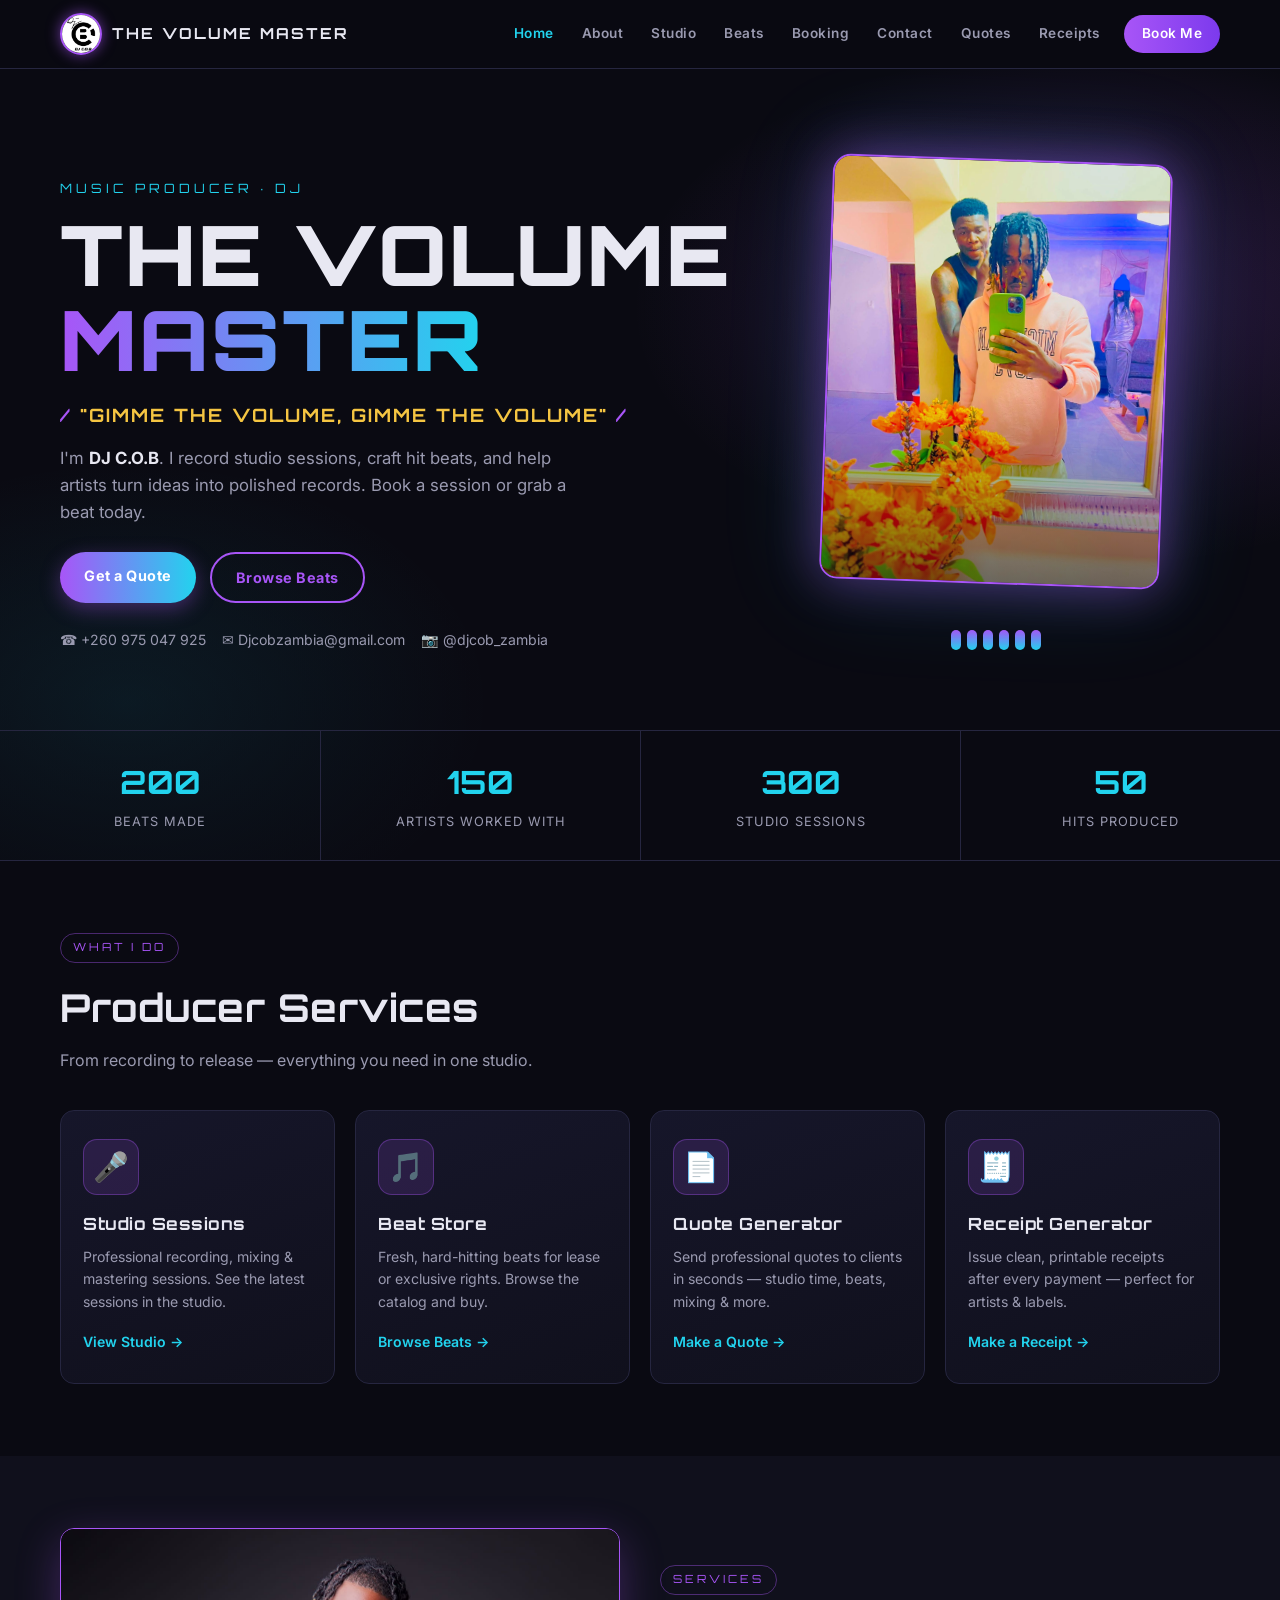
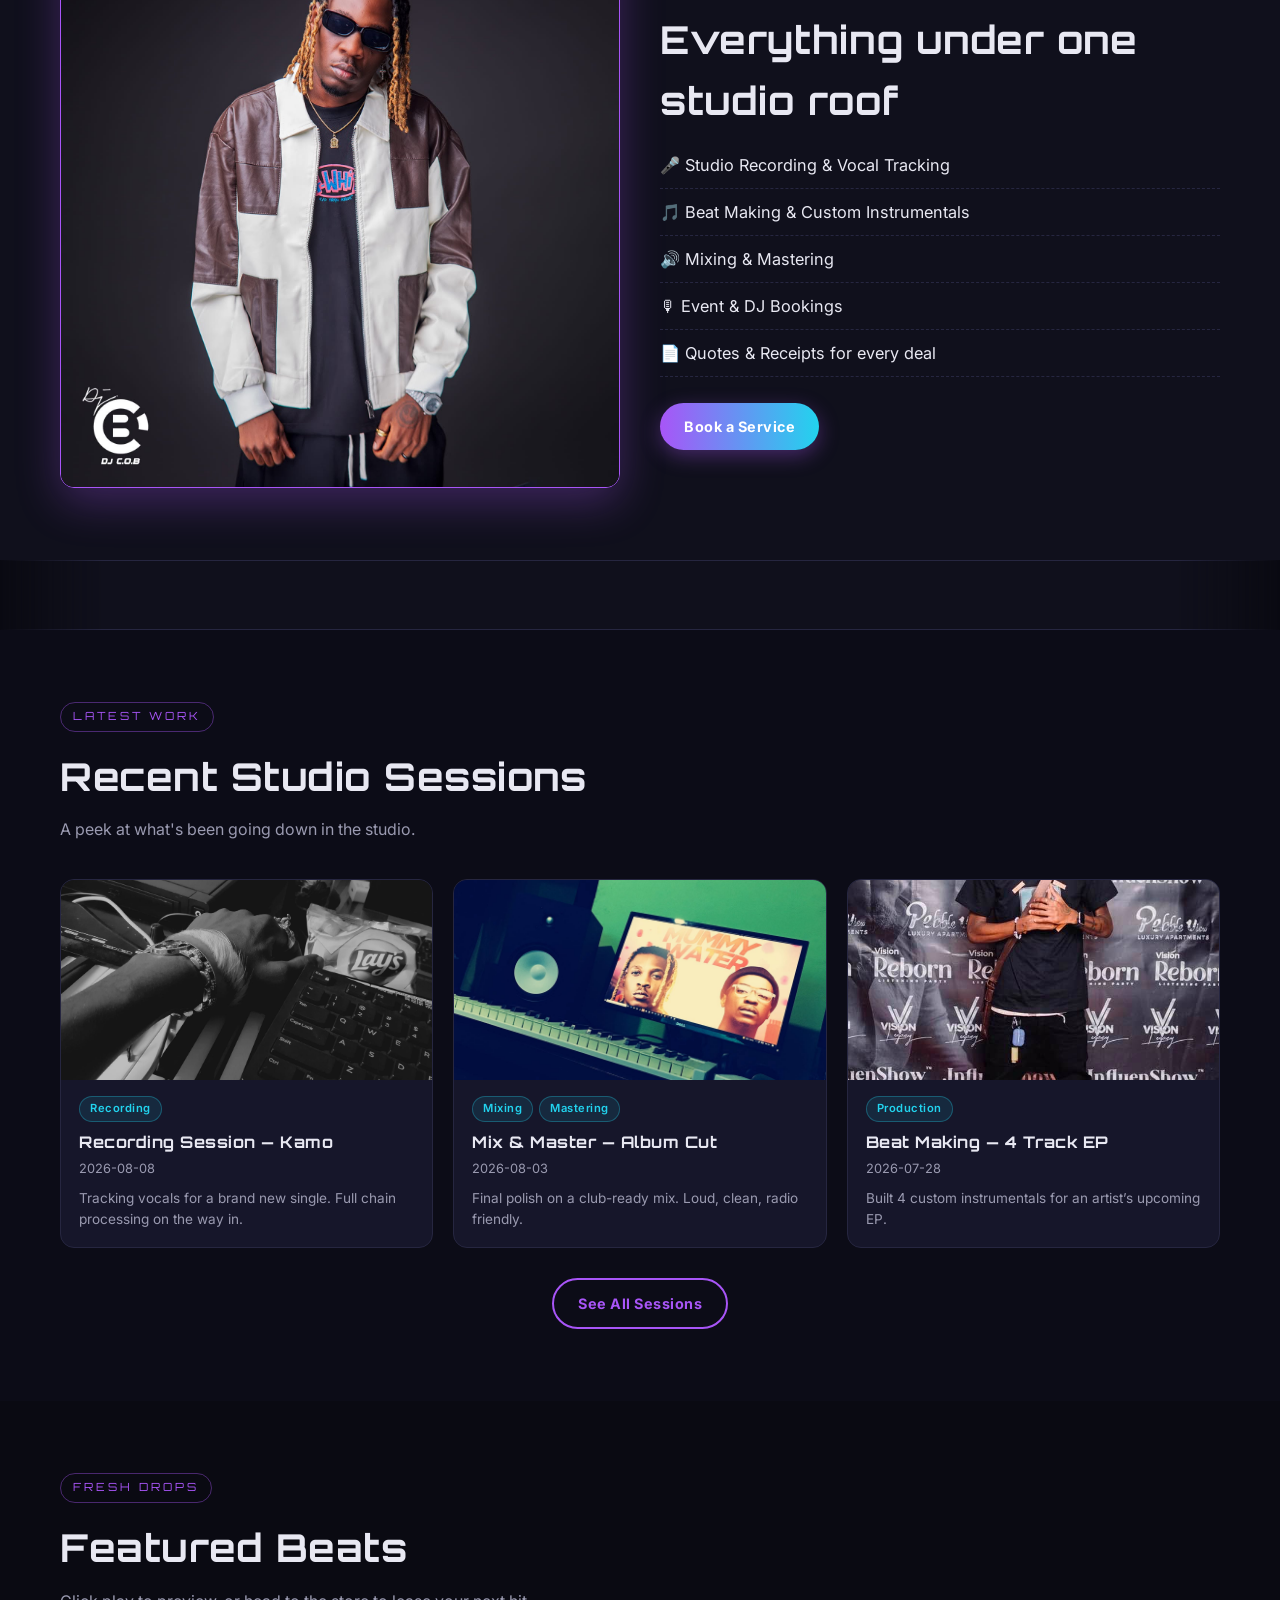
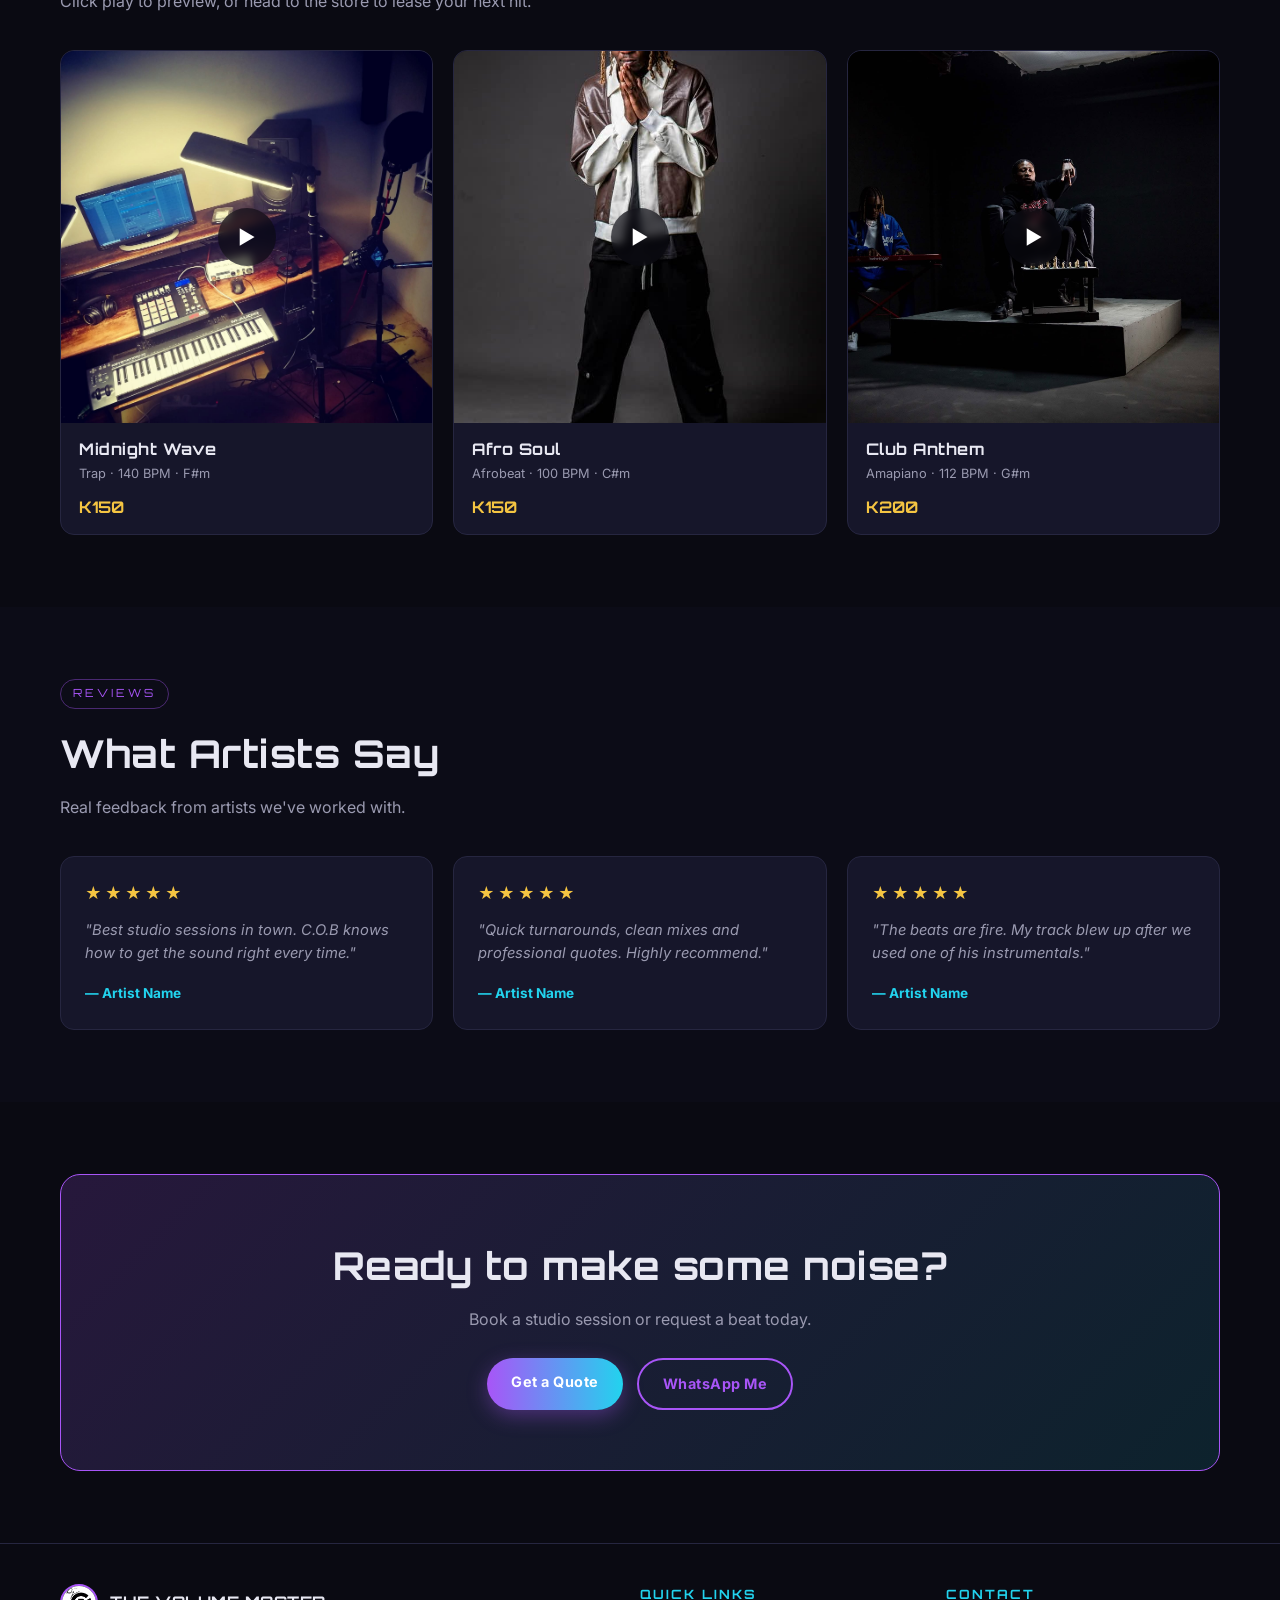
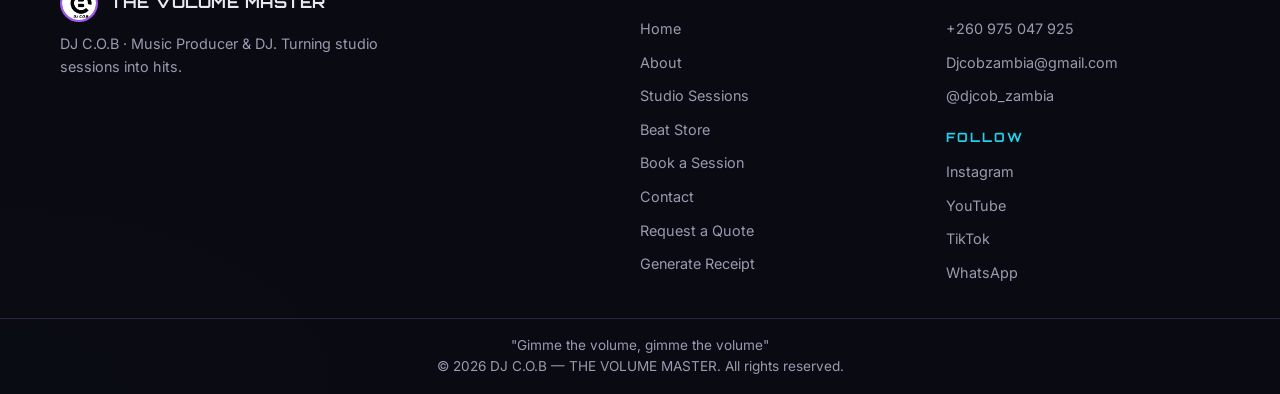
==== main.html @ 88655632 "yes yes" ====
<!DOCTYPE html>
<html lang="en">
<head>
  <meta charset="UTF-8">
  <meta name="viewport" content="width=device-width, initial-scale=1.0">
  <title>DJ C.O.B — THE VOLUME MASTER | Music Producer &amp; DJ</title>
  <meta name="description" content="DJ C.O.B aka THE VOLUME MASTER — Music Producer & DJ. Studio sessions, beats, quotes and receipts.">
  <meta property="og:type" content="website">
  <meta property="og:title" content="DJ C.O.B — THE VOLUME MASTER | Music Producer & DJ">
  <meta property="og:description" content="Music production, studio sessions, beats and booking with DJ C.O.B — THE VOLUME MASTER.">
  <meta property="og:image" content="Assets/img/logo.jpg">
  <meta name="twitter:card" content="summary_large_image">
  <link rel="icon" type="image/svg+xml" href="Assets/img/logo.jpg">
  <link rel="preconnect" href="https://fonts.googleapis.com">
  <link rel="preconnect" href="https://fonts.gstatic.com" crossorigin>
  <link href="https://fonts.googleapis.com/css2?family=Orbitron:wght@500;700;900&family=Inter:wght@400;500;600;700&display=swap" rel="stylesheet">
  <link rel="stylesheet" href="Assets/css/header-footer.css">
  <link rel="stylesheet" href="Assets/css/home.css">
</head>
<body><div id="preloader" aria-hidden="true"><div class="pre-inner"><div class="pre-logo"><img src="Assets/img/logo.jpg" alt="C.O.B"></div><h1 class="pre-name"><span class="p-c">C</span><span class="p-dot">.</span><span class="p-o">O</span><span class="p-dot">.</span><span class="p-b">B</span></h1><p class="pre-sub">THE VOLUME MASTER</p><p class="pre-slogan">Volume Tingz</p><div class="pre-bar"><span></span></div></div></div>
  <div id="site-header"></div>

  <main>
    <section class="hero">
      <div class="container hero-inner">
        <div class="hero-text">
          <p class="hero-kicker">MUSIC PRODUCER <span>&middot;</span> DJ</p>
          <h1 class="hero-title">THE VOLUME<br><span class="grad">MASTER</span></h1>
          <p class="hero-slogan">"Gimme the volume, gimme the volume"</p>
          <p class="hero-sub">I'm <strong>DJ C.O.B</strong>. I record studio sessions, craft hit beats, and help artists turn ideas into polished records. Book a session or grab a beat today.</p>
          <div class="hero-cta">
            <a href="pages/quotes.html" class="btn btn-neon">Get a Quote</a>
            <a href="pages/beats.html" class="btn btn-outline">Browse Beats</a>
          </div>
          <div class="hero-contact">
            <a href="tel:+260975047925">&#9742; +260 975 047 925</a>
            <a href="mailto:Djcobzambia@gmail.com">&#9993; Djcobzambia@gmail.com</a>
            <a href="https://instagram.com/djcob_zambia" target="_blank" rel="noopener">&#128247; @djcob_zambia</a>
          </div>
        </div>
        <div class="hero-visual">
          <div class="hero-photo">
            <img src="Assets/img/home.jpeg" alt="DJ C.O.B in the studio — THE VOLUME MASTER">
          </div>
          <div class="eq">
            <span style="--d:0s"></span><span style="--d:.1s"></span><span style="--d:.2s"></span>
            <span style="--d:.3s"></span><span style="--d:.4s"></span><span style="--d:.5s"></span>
          </div>
        </div>
      </div>
      <div class="hero-stats">
        <div class="stat"><span class="stat-num" data-count="200">0</span><span class="stat-label">Beats Made</span></div>
        <div class="stat"><span class="stat-num" data-count="150">0</span><span class="stat-label">Artists Worked With</span></div>
        <div class="stat"><span class="stat-num" data-count="300">0</span><span class="stat-label">Studio Sessions</span></div>
        <div class="stat"><span class="stat-num" data-count="50">0</span><span class="stat-label">Hits Produced</span></div>
      </div>
    </section>

    <section class="section">
      <div class="container">
        <span class="section-tag">What I Do</span>
        <h2 class="section-title">Producer Services</h2>
        <p class="section-sub">From recording to release — everything you need in one studio.</p>
        <div class="feature-grid" id="featureGrid">
          <a href="pages/studio.html" class="feature-card" style="--i:0">
            <div class="feature-icon">&#127908;</div>
            <h3>Studio Sessions</h3>
            <p>Professional recording, mixing &amp; mastering sessions. See the latest sessions in the studio.</p>
            <span class="feature-link">View Studio &rarr;</span>
          </a>
          <a href="pages/beats.html" class="feature-card" style="--i:1">
            <div class="feature-icon">&#127925;</div>
            <h3>Beat Store</h3>
            <p>Fresh, hard-hitting beats for lease or exclusive rights. Browse the catalog and buy.</p>
            <span class="feature-link">Browse Beats &rarr;</span>
          </a>
          <a href="pages/quotes.html" class="feature-card" style="--i:2">
            <div class="feature-icon">&#128196;</div>
            <h3>Quote Generator</h3>
            <p>Send professional quotes to clients in seconds — studio time, beats, mixing &amp; more.</p>
            <span class="feature-link">Make a Quote &rarr;</span>
          </a>
          <a href="pages/receipts.html" class="feature-card" style="--i:3">
            <div class="feature-icon">&#129534;</div>
            <h3>Receipt Generator</h3>
            <p>Issue clean, printable receipts after every payment — perfect for artists &amp; labels.</p>
            <span class="feature-link">Make a Receipt &rarr;</span>
          </a>
        </div>
      </div>
    </section>

    <section class="services-band">
      <div class="container services-inner">
        <div class="services-visual">
          <img src="Assets/img/services.jpg" alt="DJ C.O.B services — THE VOLUME MASTER">
        </div>
        <div class="services-list">
          <span class="section-tag">Services</span>
          <h2 class="section-title">Everything under one studio roof</h2>
          <ul>
            <li>&#127908; Studio Recording &amp; Vocal Tracking</li>
            <li>&#127925; Beat Making &amp; Custom Instrumentals</li>
            <li>&#128266; Mixing &amp; Mastering</li>
            <li>&#127897; Event &amp; DJ Bookings</li>
            <li>&#128196; Quotes &amp; Receipts for every deal</li>
          </ul>
          <a href="pages/booking.html" class="btn btn-neon">Book a Service</a>
        </div>
      </div>
    </section>

    <section class="gallery-strip">
      <div class="gallery-marquee" id="galleryMarquee"></div>
    </section>

    <section class="section section-alt">
      <div class="container">
        <span class="section-tag">Latest Work</span>
        <h2 class="section-title">Recent Studio Sessions</h2>
        <p class="section-sub">A peek at what's been going down in the studio.</p>
        <div class="session-grid" id="homeSessions"></div>
        <div class="center-btn">
          <a href="pages/studio.html" class="btn btn-outline">See All Sessions</a>
        </div>
      </div>
    </section>

    <section class="section">
      <div class="container">
        <span class="section-tag">Fresh Drops</span>
        <h2 class="section-title">Featured Beats</h2>
        <p class="section-sub">Click play to preview, or head to the store to lease your next hit.</p>
        <div class="beat-strip" id="homeBeats"></div>
      </div>
    </section>

    <section class="section section-alt">
      <div class="container">
        <span class="section-tag">Reviews</span>
        <h2 class="section-title">What Artists Say</h2>
        <p class="section-sub">Real feedback from artists we've worked with.</p>
        <div class="review-grid" id="reviews">
          <div class="review-card">
            <div class="stars">&#9733;&#9733;&#9733;&#9733;&#9733;</div>
            <p>"Best studio sessions in town. C.O.B knows how to get the sound right every time."</p>
            <span class="review-author">— Artist Name</span>
          </div>
          <div class="review-card">
            <div class="stars">&#9733;&#9733;&#9733;&#9733;&#9733;</div>
            <p>"Quick turnarounds, clean mixes and professional quotes. Highly recommend."</p>
            <span class="review-author">— Artist Name</span>
          </div>
          <div class="review-card">
            <div class="stars">&#9733;&#9733;&#9733;&#9733;&#9733;</div>
            <p>"The beats are fire. My track blew up after we used one of his instrumentals."</p>
            <span class="review-author">— Artist Name</span>
          </div>
        </div>
      </div>
    </section>

    <section class="section">
      <div class="container">
        <div class="cta-box">
          <h2>Ready to make some noise?</h2>
          <p>Book a studio session or request a beat today.</p>
          <div class="hero-cta">
            <a href="pages/quotes.html" class="btn btn-neon">Get a Quote</a>
            <a href="https://wa.me/260975047925" target="_blank" rel="noopener" class="btn btn-outline">WhatsApp Me</a>
          </div>
        </div>
      </div>
    </section>
  </main>

  <div id="site-footer"></div>
  <div class="toast" id="toast"></div>

    <script src="Assets/js/global.js"></script>
<script src="Assets/js/loader.js"></script>
  <script src="Assets/js/home.js"></script>
</body>
</html>
---- Assets/css/header-footer.css ----
:root {
  --bg: #0a0a12;
  --bg-2: #10101c;
  --card: #16162a;
  --neon: #a855f7;
  --neon-2: #22d3ee;
  --gold: #f5c542;
  --text: #e8e8f2;
  --muted: #9a9ab0;
  --border: #262640;
  --danger: #f87171;
  --success: #34d399;
  --radius: 14px;
  --font-head: 'Orbitron', 'Segoe UI', sans-serif;
  --font-body: 'Inter', 'Segoe UI', sans-serif;
}

* { margin: 0; padding: 0; box-sizing: border-box; }

html { scroll-behavior: smooth; }

body {
  font-family: var(--font-body);
  background:
    radial-gradient(1200px 600px at 80% -10%, rgba(168, 85, 247, 0.15), transparent 60%),
    radial-gradient(900px 500px at 0% 100%, rgba(34, 211, 238, 0.10), transparent 55%),
    var(--bg);
  color: var(--text);
  line-height: 1.6;
  min-height: 100vh;
  display: flex;
  flex-direction: column;
}

main { flex: 1; }

.container { width: min(1160px, 92%); margin: 0 auto; }

h1, h2, h3, h4 { font-family: var(--font-head); letter-spacing: 0.5px; }

a { color: inherit; text-decoration: none; }

img { max-width: 100%; display: block; }

button { font-family: var(--font-body); cursor: pointer; }

input, select, textarea {
  font-family: var(--font-body);
  font-size: 0.95rem;
  color: var(--text);
  background: var(--bg-2);
  border: 1px solid var(--border);
  border-radius: 8px;
  padding: 10px 12px;
  width: 100%;
  outline: none;
  transition: border-color 0.2s, box-shadow 0.2s;
}
input:focus, select:focus, textarea:focus {
  border-color: var(--neon);
  box-shadow: 0 0 0 3px rgba(168, 85, 247, 0.18);
}

/* ---------- Header ---------- */
.site-header {
  position: sticky;
  top: 0;
  z-index: 50;
  background: rgba(10, 10, 18, 0.85);
  backdrop-filter: blur(12px);
  border-bottom: 1px solid var(--border);
}
.header-inner {
  display: flex;
  align-items: center;
  justify-content: space-between;
  height: 68px;
  gap: 16px;
}
.brand { display: flex; align-items: center; gap: 10px; }
.brand-logo {
  width: 42px;
  height: 42px;
  object-fit: cover;
  border-radius: 50%;
  border: 2px solid var(--neon);
  box-shadow: 0 0 14px rgba(168, 85, 247, 0.6);
}
.brand.no-logo .brand-text {
  background: linear-gradient(90deg, var(--neon), var(--neon-2));
  -webkit-background-clip: text;
  background-clip: text;
  color: transparent;
}
.brand-text {
  font-family: var(--font-head);
  font-size: 0.95rem;
  font-weight: 700;
  letter-spacing: 2px;
  white-space: nowrap;
}
.site-nav { display: flex; align-items: center; }
.nav-list { display: flex; align-items: center; gap: 4px; list-style: none; }
.nav-link {
  display: inline-block;
  padding: 8px 12px;
  font-size: 0.85rem;
  font-weight: 600;
  letter-spacing: 0.5px;
  color: var(--muted);
  border-radius: 8px;
  transition: color 0.2s, background 0.2s;
  white-space: nowrap;
}
.nav-link:hover { color: var(--text); background: rgba(168, 85, 247, 0.12); }
.nav-link.active { color: var(--neon-2); }
.nav-cta {
  background: linear-gradient(90deg, var(--neon), #7c3aed);
  color: #fff;
  padding: 8px 18px;
  border-radius: 999px;
  margin-left: 8px;
}
.nav-cta:hover { background: linear-gradient(90deg, #9333ea, var(--neon)); color: #fff; }
.nav-toggle {
  display: none;
  background: none;
  border: none;
  color: var(--text);
  font-size: 1.4rem;
  line-height: 1;
  padding: 4px 8px;
}
.nav-backdrop, .nav-close, .nav-sheet-brand, .nav-sheet-tag { display: none; }
body.no-scroll { overflow: hidden; }

/* ---------- Footer ---------- */
.site-footer {
  margin-top: auto;
  border-top: 1px solid var(--border);
  background: rgba(10, 10, 18, 0.9);
}
.footer-grid {
  display: grid;
  grid-template-columns: 2fr 1fr 1fr;
  gap: 32px;
  padding: 40px 0 24px;
}
.footer-brand { display: flex; align-items: center; gap: 12px; margin-bottom: 10px; }
.footer-logo {
  width: 38px;
  height: 38px;
  object-fit: cover;
  border-radius: 50%;
  border: 2px solid var(--neon);
}
.footer-brand h3 { font-size: 1rem; }
.footer-col p { color: var(--muted); font-size: 0.9rem; max-width: 340px; }
.footer-col h4 {
  font-size: 0.8rem;
  color: var(--neon-2);
  letter-spacing: 2px;
  text-transform: uppercase;
  margin-bottom: 12px;
}
.footer-links, .footer-social { list-style: none; }
.footer-links li, .footer-social li { margin-bottom: 8px; }
.footer-links a, .footer-social a { color: var(--muted); font-size: 0.9rem; transition: color 0.2s; }
.footer-links a:hover, .footer-social a:hover { color: var(--neon); }
.footer-bottom {
  border-top: 1px solid var(--border);
  padding: 16px 0;
  text-align: center;
  color: var(--muted);
  font-size: 0.85rem;
}

/* ---------- Reusable ---------- */
.section { padding: 72px 0; }
.section-tag {
  display: inline-block;
  font-family: var(--font-head);
  font-size: 0.7rem;
  letter-spacing: 3px;
  text-transform: uppercase;
  color: var(--neon);
  border: 1px solid rgba(168, 85, 247, 0.4);
  padding: 5px 12px;
  border-radius: 999px;
  margin-bottom: 14px;
}
.section-title {
  font-size: clamp(1.6rem, 3.5vw, 2.4rem);
  margin-bottom: 10px;
}
.section-sub { color: var(--muted); max-width: 640px; margin-bottom: 36px; }

.btn {
  display: inline-block;
  padding: 12px 24px;
  border-radius: 999px;
  font-weight: 700;
  font-size: 0.9rem;
  letter-spacing: 0.5px;
  border: none;
  transition: transform 0.15s, box-shadow 0.2s;
}
.btn:hover { transform: translateY(-2px); }
.btn-neon {
  background: linear-gradient(90deg, var(--neon), var(--neon-2));
  color: #fff;
  box-shadow: 0 6px 20px rgba(168, 85, 247, 0.35);
}
.btn-outline {
  background: transparent;
  border: 2px solid var(--neon);
  color: var(--neon);
}
.btn-outline:hover { box-shadow: 0 0 16px rgba(168, 85, 247, 0.4); }
.btn-ghost {
  background: rgba(168, 85, 247, 0.12);
  color: var(--neon-2);
}
.btn-block { width: 100%; text-align: center; }
.btn-sm { padding: 8px 16px; font-size: 0.8rem; }

.load-error { color: var(--danger); padding: 12px; text-align: center; }

/* ---------- Preloader ---------- */
#preloader {
  position: fixed;
  inset: 0;
  z-index: 1000;
  display: flex;
  align-items: center;
  justify-content: center;
  background:
    radial-gradient(700px 400px at 50% 20%, rgba(168, 85, 247, 0.18), transparent 60%),
    radial-gradient(600px 400px at 80% 90%, rgba(34, 211, 238, 0.12), transparent 55%),
    #0a0a12;
  transition: opacity 0.5s ease, visibility 0.5s ease;
}
#preloader.hide { opacity: 0; visibility: hidden; }
.pre-inner { text-align: center; }
.pre-logo {
  width: 84px;
  height: 84px;
  margin: 0 auto 18px;
  border-radius: 50%;
  overflow: hidden;
  border: 2px solid var(--neon);
  box-shadow: 0 0 30px rgba(168, 85, 247, 0.6);
  animation: prePulse 1.6s ease-in-out infinite;
}
.pre-logo img { width: 100%; height: 100%; object-fit: cover; }
@keyframes prePulse {
  0%, 100% { box-shadow: 0 0 24px rgba(168, 85, 247, 0.5); }
  50% { box-shadow: 0 0 46px rgba(34, 211, 238, 0.7); }
}
.pre-name {
  font-family: var(--font-head);
  font-size: clamp(3rem, 13vw, 6rem);
  font-weight: 900;
  letter-spacing: 4px;
  line-height: 1;
  margin-bottom: 10px;
}
.pre-name span {
  display: inline-block;
  opacity: 0;
  transform: translateY(44px) scale(0.6);
  filter: blur(14px);
  animation: prePop 0.7s cubic-bezier(0.2, 0.9, 0.3, 1.4) forwards;
}
.pre-name .p-c { animation-delay: 0.05s; color: var(--neon); }
.pre-name .p-o { animation-delay: 0.2s; color: var(--neon-2); }
.pre-name .p-b { animation-delay: 0.35s; color: var(--gold); }
.pre-name .p-dot { animation-delay: 0.5s; color: var(--muted); font-size: 0.7em; }
@keyframes prePop { to { opacity: 1; transform: none; filter: blur(0); } }
.pre-sub {
  font-family: var(--font-head);
  font-size: 0.85rem;
  letter-spacing: 5px;
  color: var(--muted);
  text-transform: uppercase;
}
.pre-slogan {
  font-family: var(--font-head);
  font-size: 0.8rem;
  letter-spacing: 3px;
  color: var(--neon-2);
  text-transform: uppercase;
  margin-top: 6px;
}
.pre-bar {
  width: 200px;
  height: 3px;
  margin: 26px auto 0;
  border-radius: 999px;
  background: rgba(255, 255, 255, 0.08);
  overflow: hidden;
}
.pre-bar span {
  display: block;
  height: 100%;
  width: 40%;
  border-radius: 999px;
  background: linear-gradient(90deg, var(--neon), var(--neon-2));
  animation: preLoad 1.1s ease-in-out infinite;
}
@keyframes preLoad {
  0% { transform: translateX(-120%); }
  100% { transform: translateX(320%); }
}

/* ---------- Scroll reveal ---------- */
.reveal { opacity: 0; transform: translateY(26px); transition: opacity 0.6s ease, transform 0.6s ease; }
.reveal.in { opacity: 1; transform: none; }

/* ---------- Image fade-in ---------- */
img.fade-img { opacity: 0; transition: opacity 0.5s ease; }
img.fade-img.loaded { opacity: 1; }

/* ---------- Back to top ---------- */
#back-to-top {
  position: fixed;
  right: 22px;
  bottom: 22px;
  z-index: 90;
  width: 46px;
  height: 46px;
  border-radius: 50%;
  border: 1px solid var(--neon);
  background: rgba(22, 22, 42, 0.9);
  color: var(--neon-2);
  font-size: 1.15rem;
  line-height: 1;
  box-shadow: 0 6px 22px rgba(168, 85, 247, 0.35);
  opacity: 0;
  visibility: hidden;
  transform: translateY(12px);
  transition: opacity 0.3s, transform 0.3s, visibility 0.3s;
}
#back-to-top.show { opacity: 1; visibility: visible; transform: translateY(0); }
#back-to-top:hover { background: var(--neon); color: #fff; }

/* ---------- Focus & reduced motion ---------- */
a:focus-visible, button:focus-visible, input:focus-visible, select:focus-visible, textarea:focus-visible {
  outline: 2px solid var(--neon-2);
  outline-offset: 2px;
}
@media (prefers-reduced-motion: reduce) {
  *, *::before, *::after {
    animation-duration: 0.01ms !important;
    animation-iteration-count: 1 !important;
    transition-duration: 0.01ms !important;
    scroll-behavior: auto !important;
  }
}

/* ---------- Toast ---------- */
.toast {
  position: fixed;
  bottom: 24px;
  left: 50%;
  transform: translateX(-50%) translateY(20px);
  background: var(--card);
  border: 1px solid var(--neon);
  color: var(--text);
  padding: 12px 22px;
  border-radius: 10px;
  font-size: 0.9rem;
  box-shadow: 0 8px 30px rgba(0, 0, 0, 0.5);
  opacity: 0;
  pointer-events: none;
  transition: opacity 0.3s, transform 0.3s;
  z-index: 100;
}
.toast.show { opacity: 1; transform: translateX(-50%) translateY(0); }

/* ---------- Responsive ---------- */
@media (max-width: 860px) {
  .nav-toggle { display: block; }
  .nav-list {
    position: absolute;
    top: 68px;
    left: 0;
    right: 0;
    flex-direction: column;
    align-items: stretch;
    background: rgba(10, 10, 18, 0.98);
    border-bottom: 1px solid var(--border);
    padding: 10px 6%;
    gap: 2px;
    display: none;
  }
  .nav-list.open { display: flex; }
  .nav-link { padding: 12px 14px; }
  .nav-cta { margin-left: 0; text-align: center; }
  .footer-grid { grid-template-columns: 1fr; gap: 24px; }
}
---- Assets/css/home.css ----
.hero {
  position: relative;
  padding: 90px 0 0;
  overflow: hidden;
}
.hero::before {
  content: '';
  position: absolute;
  inset: 0;
  background:
    linear-gradient(180deg, rgba(10,10,18,0) 0%, rgba(10,10,18,0.6) 100%),
    radial-gradient(700px 400px at 85% 30%, rgba(168,85,247,0.25), transparent 65%),
    radial-gradient(600px 400px at 10% 80%, rgba(34,211,238,0.15), transparent 60%);
  pointer-events: none;
}
.hero-inner {
  position: relative;
  display: grid;
  grid-template-columns: 1.2fr 0.8fr;
  align-items: center;
  gap: 40px;
}
.hero-kicker {
  font-family: var(--font-head);
  font-size: 0.8rem;
  letter-spacing: 4px;
  color: var(--neon-2);
  text-transform: uppercase;
  margin-bottom: 14px;
}
.hero-title {
  font-size: clamp(2.8rem, 8vw, 5.2rem);
  font-weight: 900;
  line-height: 1.02;
  letter-spacing: 2px;
  margin-bottom: 18px;
}
.hero-title .grad {
  background: linear-gradient(90deg, var(--neon), var(--neon-2));
  -webkit-background-clip: text;
  background-clip: text;
  color: transparent;
}
.hero-slogan {
  font-family: var(--font-head);
  font-size: clamp(0.9rem, 2.2vw, 1.15rem);
  font-weight: 700;
  letter-spacing: 2px;
  color: var(--gold);
  margin-bottom: 16px;
  text-transform: uppercase;
}
.hero-slogan::before, .hero-slogan::after {
  content: ' / ';
  color: var(--neon);
}
.hero-sub {
  color: var(--muted);
  font-size: 1.05rem;
  max-width: 520px;
  margin-bottom: 26px;
}
.hero-sub strong { color: var(--text); }
.hero-cta { display: flex; gap: 14px; flex-wrap: wrap; margin-bottom: 26px; }
.hero-contact {
  display: flex;
  gap: 16px;
  flex-wrap: wrap;
  color: var(--muted);
  font-size: 0.88rem;
}
.hero-contact a { color: var(--muted); transition: color 0.2s; }
.hero-contact a:hover { color: var(--neon); }

.hero-visual { display: flex; flex-direction: column; align-items: center; gap: 26px; }
.hero-photo {
  width: min(340px, 78vw);
  aspect-ratio: 4 / 5;
  border-radius: 18px;
  overflow: hidden;
  border: 2px solid var(--neon);
  box-shadow: 0 0 50px rgba(168,85,247,0.45), 0 0 100px rgba(34,211,238,0.18);
  position: relative;
  transform: rotate(2deg);
}
.hero-photo img {
  width: 100%;
  height: 100%;
  object-fit: cover;
}
.hero-photo::after {
  content: '';
  position: absolute;
  inset: 0;
  background: linear-gradient(180deg, transparent 55%, rgba(10,10,18,0.55));
}

.eq { display: flex; align-items: center; gap: 6px; height: 60px; }
.eq span {
  width: 10px;
  height: 20px;
  border-radius: 6px;
  background: linear-gradient(180deg, var(--neon), var(--neon-2));
  animation: bounce 1s ease-in-out infinite;
  animation-delay: var(--d);
}
@keyframes bounce {
  0%, 100% { height: 18px; }
  50% { height: 56px; }
}

.hero-stats {
  position: relative;
  margin-top: 60px;
  display: grid;
  grid-template-columns: repeat(4, 1fr);
  border-top: 1px solid var(--border);
  border-bottom: 1px solid var(--border);
}
.stat { padding: 26px 16px; text-align: center; }
.stat + .stat { border-left: 1px solid var(--border); }
.stat-num {
  font-family: var(--font-head);
  font-size: 2rem;
  font-weight: 700;
  color: var(--neon-2);
  display: block;
}
.stat-label { color: var(--muted); font-size: 0.8rem; letter-spacing: 1px; text-transform: uppercase; }

/* Services band */
.services-band {
  padding: 72px 0;
  background: var(--bg-2);
}
.services-inner {
  display: grid;
  grid-template-columns: 1fr 1fr;
  gap: 40px;
  align-items: center;
}
.services-visual img {
  width: 100%;
  border-radius: var(--radius);
  border: 1px solid var(--neon);
  box-shadow: 0 14px 44px rgba(168,85,247,0.3);
}
.services-list ul { list-style: none; margin-bottom: 26px; }
.services-list li {
  padding: 10px 0;
  font-size: 1.02rem;
  color: var(--text);
  border-bottom: 1px dashed var(--border);
}

/* Slow-trailing image gallery */
.gallery-strip {
  overflow: hidden;
  border-top: 1px solid var(--border);
  border-bottom: 1px solid var(--border);
  background: var(--bg-2);
  padding: 34px 0;
  -webkit-mask-image: linear-gradient(90deg, transparent, #000 8%, #000 92%, transparent);
  mask-image: linear-gradient(90deg, transparent, #000 8%, #000 92%, transparent);
}
.gallery-marquee {
  display: flex;
  width: max-content;
  animation: trail 45s linear infinite;
}
.gallery-strip:hover .gallery-marquee { animation-play-state: paused; }
@keyframes trail {
  from { transform: translateX(0); }
  to { transform: translateX(-50%); }
}
.gallery-item {
  position: relative;
  flex: 0 0 auto;
  width: min(340px, 74vw);
  margin-right: 26px;
  border-radius: var(--radius);
  overflow: hidden;
  border: 1px solid var(--border);
}
.gallery-item img {
  width: 100%;
  height: 260px;
  object-fit: cover;
  display: block;
  transition: transform 4s ease;
}
.gallery-item:hover img { transform: scale(1.06); }
.gallery-item .gallery-cap {
  position: absolute;
  left: 0;
  right: 0;
  bottom: 0;
  padding: 26px 16px 12px;
  background: linear-gradient(180deg, transparent, rgba(10,10,18,0.85));
  font-family: var(--font-head);
  font-size: 0.75rem;
  letter-spacing: 2px;
  text-transform: uppercase;
  color: var(--neon-2);
}

/* Feature cards */
.feature-grid {
  display: grid;
  grid-template-columns: repeat(4, 1fr);
  gap: 20px;
}
.feature-card {
  background: linear-gradient(160deg, var(--card), var(--bg-2));
  border: 1px solid var(--border);
  border-radius: var(--radius);
  padding: 28px 22px;
  display: block;
  transition: transform 0.25s, border-color 0.25s, box-shadow 0.25s;
  animation: rise 0.6s ease both;
  animation-delay: calc(var(--i) * 0.1s);
}
@keyframes rise {
  from { opacity: 0; transform: translateY(24px); }
  to { opacity: 1; transform: translateY(0); }
}
.feature-card:hover {
  transform: translateY(-6px);
  border-color: var(--neon);
  box-shadow: 0 12px 40px rgba(168,85,247,0.25);
}
.feature-icon {
  font-size: 1.8rem;
  width: 56px;
  height: 56px;
  display: grid;
  place-items: center;
  border-radius: 14px;
  background: rgba(168,85,247,0.14);
  border: 1px solid rgba(168,85,247,0.35);
  margin-bottom: 16px;
}
.feature-card h3 { font-size: 1.05rem; margin-bottom: 8px; }
.feature-card p { color: var(--muted); font-size: 0.88rem; margin-bottom: 16px; }
.feature-link { color: var(--neon-2); font-size: 0.88rem; font-weight: 600; }

/* Sessions preview */
.section-alt { background: rgba(16,16,28,0.55); }
.session-grid {
  display: grid;
  grid-template-columns: repeat(3, 1fr);
  gap: 20px;
  margin-bottom: 30px;
}
.session-card {
  background: var(--card);
  border: 1px solid var(--border);
  border-radius: var(--radius);
  overflow: hidden;
  transition: transform 0.25s, box-shadow 0.25s;
}
.session-card:hover { transform: translateY(-4px); box-shadow: 0 10px 30px rgba(0,0,0,0.4); }
.session-card img { width: 100%; height: 200px; object-fit: cover; }
.session-body { padding: 16px 18px; }
.session-tags { display: flex; gap: 6px; flex-wrap: wrap; margin-bottom: 8px; }
.tag {
  font-size: 0.7rem;
  font-weight: 600;
  letter-spacing: 0.5px;
  color: var(--neon-2);
  background: rgba(34,211,238,0.1);
  border: 1px solid rgba(34,211,238,0.3);
  padding: 3px 10px;
  border-radius: 999px;
}
.session-card h3 { font-size: 1rem; margin-bottom: 4px; }
.session-card .session-date { color: var(--muted); font-size: 0.8rem; margin-bottom: 8px; }
.session-card p { color: var(--muted); font-size: 0.85rem; }
.center-btn { text-align: center; }

/* Beat strip */
.beat-strip {
  display: grid;
  grid-template-columns: repeat(3, 1fr);
  gap: 20px;
}
.beat-card {
  background: var(--card);
  border: 1px solid var(--border);
  border-radius: var(--radius);
  overflow: hidden;
  transition: transform 0.25s, box-shadow 0.25s;
}
.beat-card:hover { transform: translateY(-4px); box-shadow: 0 10px 30px rgba(168,85,247,0.2); }
.beat-cover-wrap { position: relative; }
.beat-cover-wrap img { width: 100%; aspect-ratio: 1; object-fit: cover; }
.beat-play {
  position: absolute;
  inset: 0;
  margin: auto;
  width: 58px;
  height: 58px;
  border-radius: 50%;
  border: none;
  background: rgba(10,10,18,0.65);
  color: #fff;
  font-size: 1.2rem;
  backdrop-filter: blur(4px);
  transition: background 0.2s, transform 0.2s;
}
.beat-play:hover { background: var(--neon); transform: scale(1.08); }
.beat-info { padding: 14px 18px; }
.beat-info h3 { font-size: 1rem; margin-bottom: 2px; }
.beat-meta { color: var(--muted); font-size: 0.8rem; margin-bottom: 10px; }
.beat-price { font-family: var(--font-head); color: var(--gold); font-weight: 700; }

/* Reviews */
.review-grid { display: grid; grid-template-columns: repeat(3, 1fr); gap: 20px; }
.review-card {
  background: var(--card);
  border: 1px solid var(--border);
  border-radius: var(--radius);
  padding: 24px;
}
.stars { color: var(--gold); letter-spacing: 3px; margin-bottom: 12px; }
.review-card p { color: var(--muted); font-size: 0.92rem; font-style: italic; margin-bottom: 14px; }
.review-author { font-weight: 700; font-size: 0.85rem; color: var(--neon-2); }

/* CTA */
.cta-box {
  text-align: center;
  background: linear-gradient(135deg, rgba(168,85,247,0.18), rgba(34,211,238,0.12));
  border: 1px solid var(--neon);
  border-radius: 20px;
  padding: 60px 30px;
}
.cta-box h2 { font-size: clamp(1.6rem, 4vw, 2.4rem); margin-bottom: 10px; }
.cta-box p { color: var(--muted); margin-bottom: 26px; }
.cta-box .hero-cta { justify-content: center; margin-bottom: 0; }

/* Responsive */
@media (max-width: 960px) {
  .services-inner { grid-template-columns: 1fr; }
  .feature-grid, .session-grid, .beat-strip, .review-grid { grid-template-columns: repeat(2, 1fr); }
  .hero-inner { grid-template-columns: 1fr; }
  .hero-visual { order: -1; }
}
@media (max-width: 600px) {
  .hero-stats { grid-template-columns: repeat(2, 1fr); }
  .stat:nth-child(3) { border-left: none; }
  .stat:nth-child(odd) { border-left: none; }
  .feature-grid, .session-grid, .beat-strip, .review-grid { grid-template-columns: 1fr; }
}
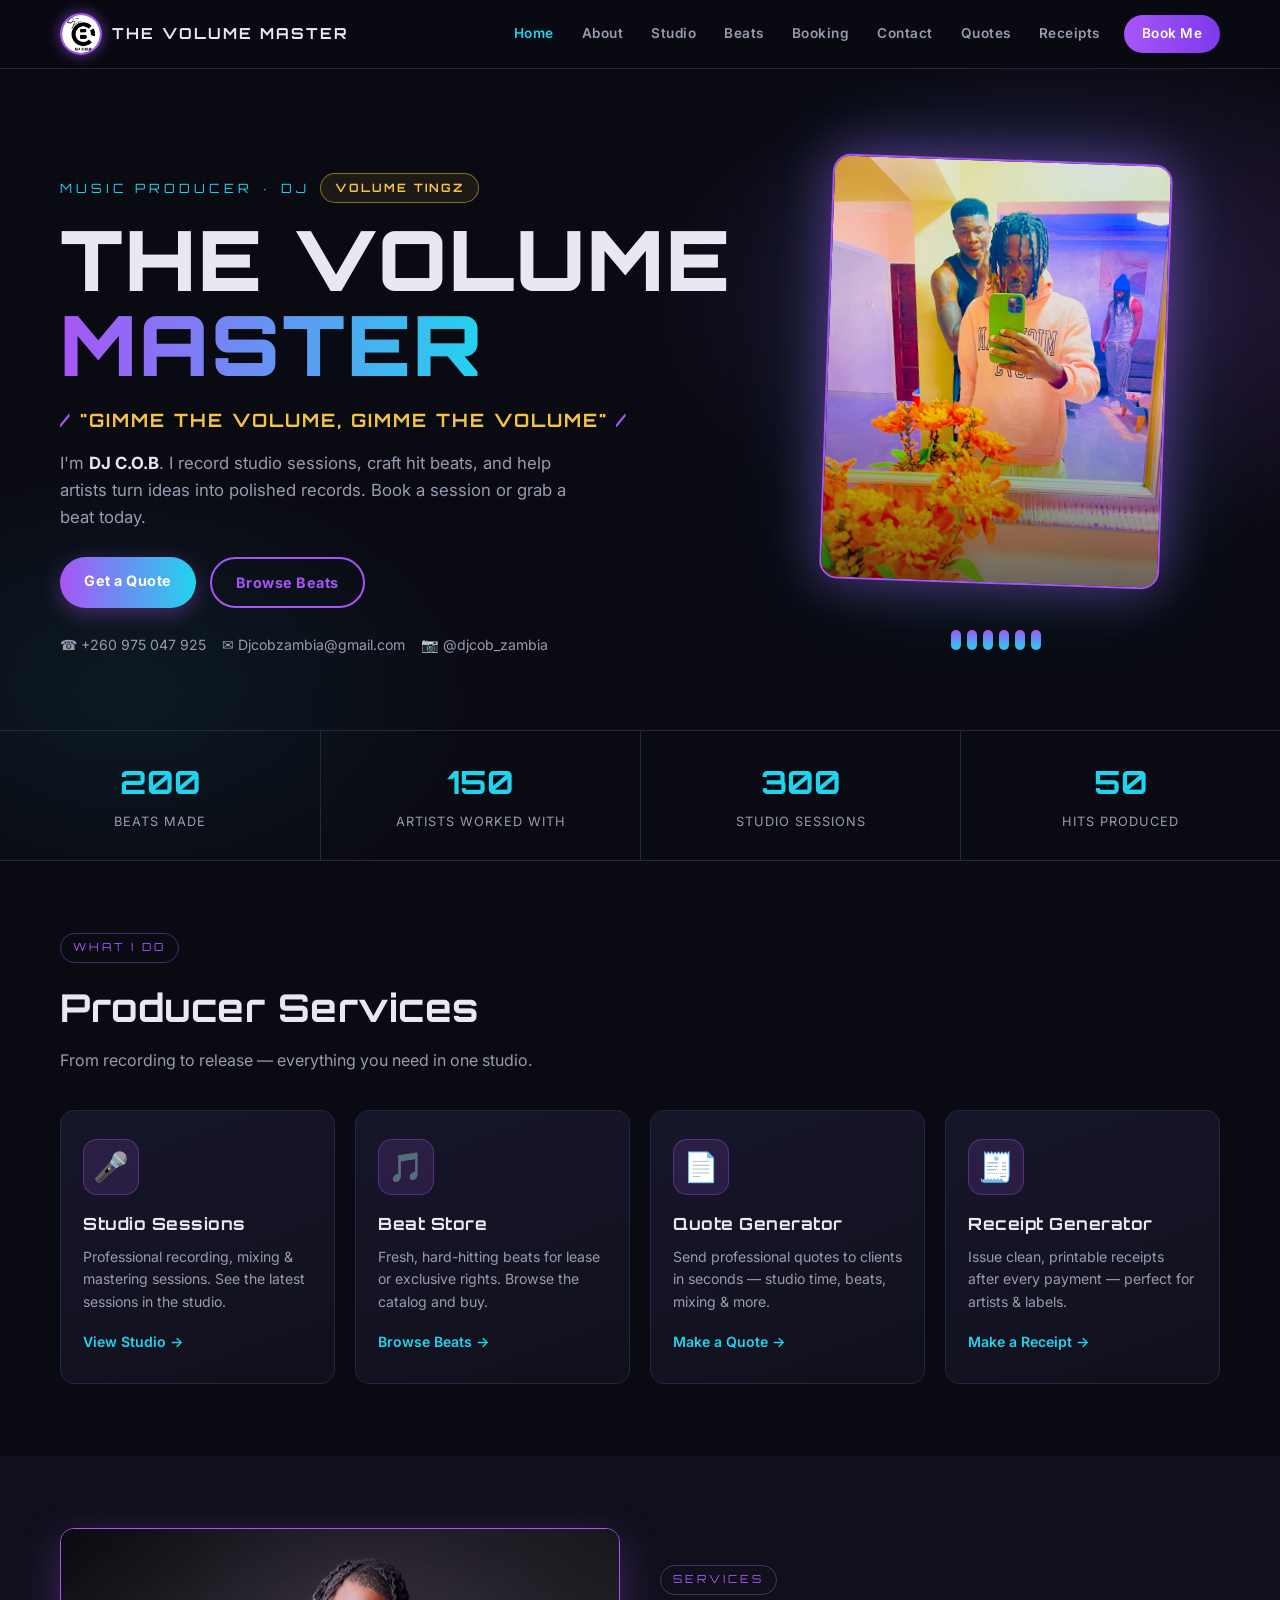
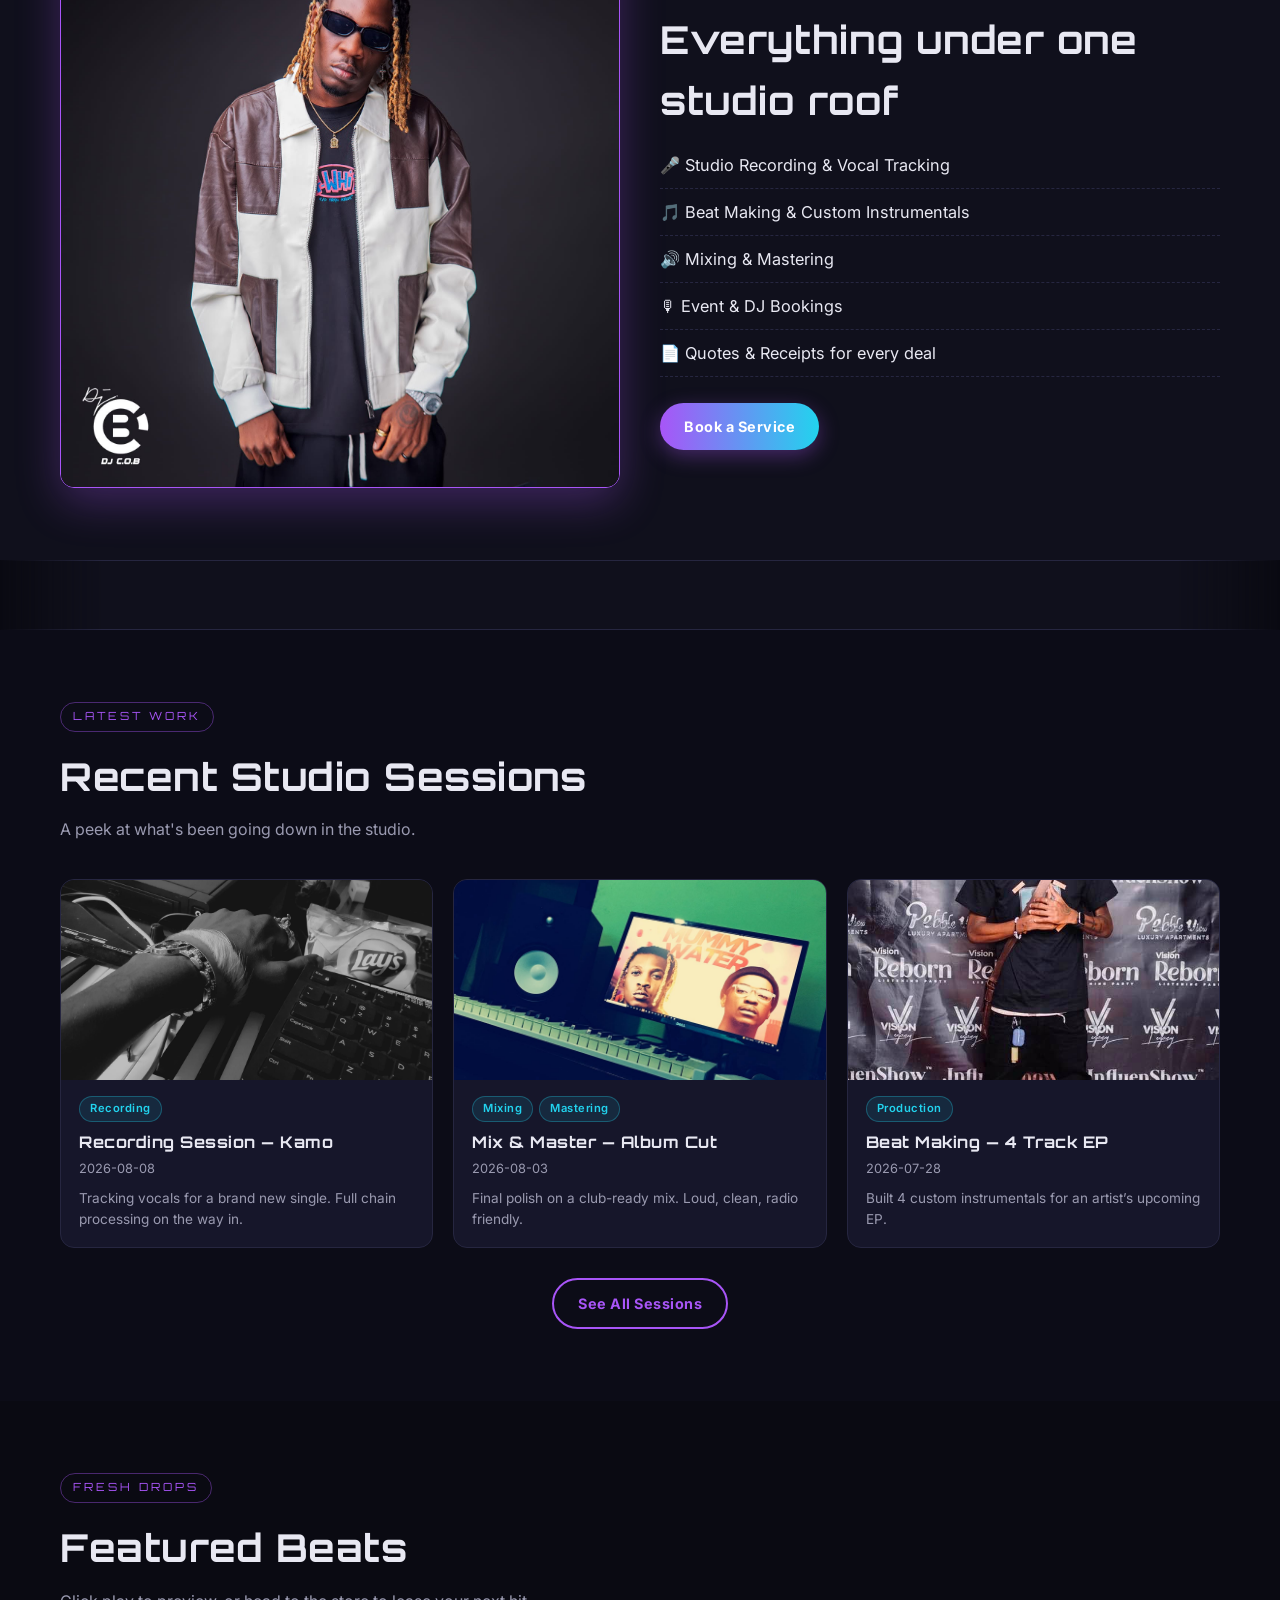
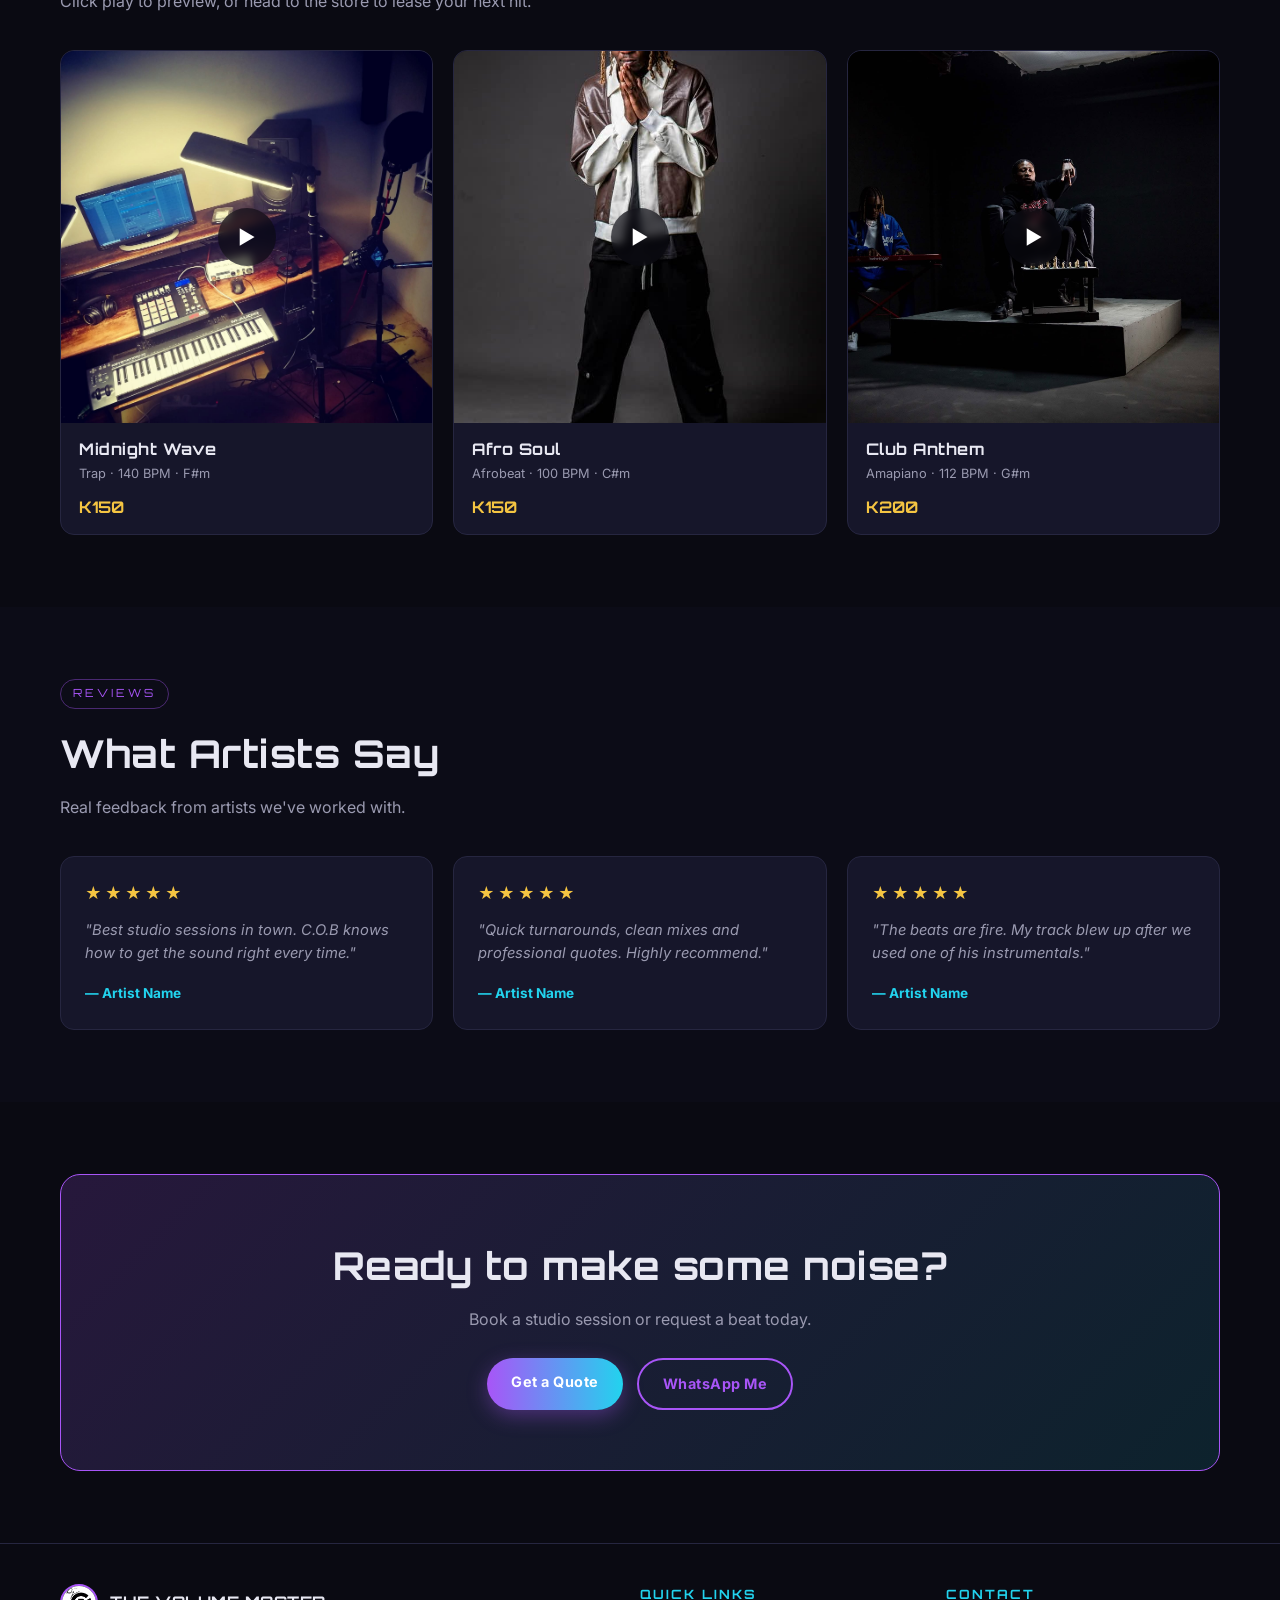
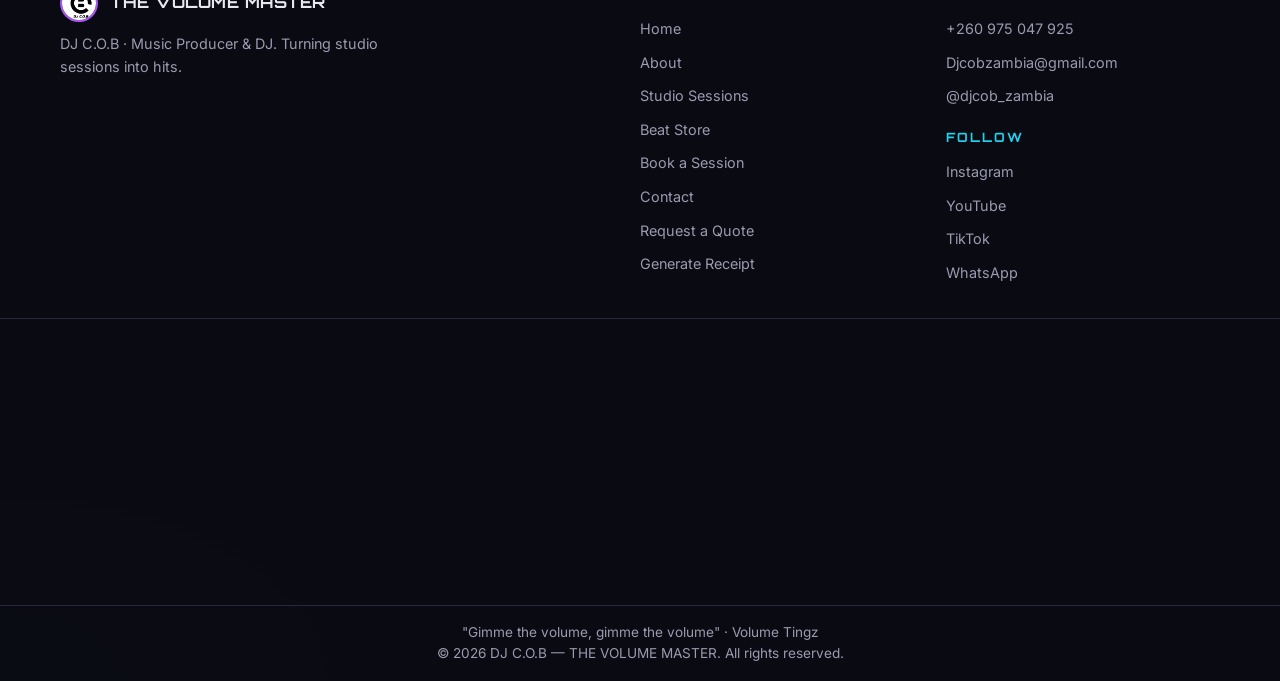
==== commit 037f1a97: "yes dom" ====
--- a/main.html
+++ b/main.html
@@ -24,7 +24,7 @@
     <section class="hero">
       <div class="container hero-inner">
         <div class="hero-text">
-          <p class="hero-kicker">MUSIC PRODUCER <span>&middot;</span> DJ</p>
+          <p class="hero-kicker">MUSIC PRODUCER <span>&middot;</span> DJ <span class="tingz-badge">Volume Tingz</span></p>
           <h1 class="hero-title">THE VOLUME<br><span class="grad">MASTER</span></h1>
           <p class="hero-slogan">"Gimme the volume, gimme the volume"</p>
           <p class="hero-sub">I'm <strong>DJ C.O.B</strong>. I record studio sessions, craft hit beats, and help artists turn ideas into polished records. Book a session or grab a beat today.</p>
--- a/Assets/css/header-footer.css
+++ b/Assets/css/header-footer.css
@@ -173,6 +173,19 @@
   text-align: center;
   color: var(--muted);
   font-size: 0.85rem;
+}
+.footer-map {
+  border-top: 1px solid var(--border);
+  padding: 26px 0 0;
+}
+.footer-map iframe {
+  display: block;
+  width: 100%;
+  height: 260px;
+  border: none;
+  border-radius: 14px;
+  filter: grayscale(1) invert(0.92) hue-rotate(210deg) saturate(1.6) contrast(0.9) brightness(0.9);
+  opacity: 0.92;
 }
 
 /* ---------- Reusable ---------- */
@@ -381,21 +394,134 @@
 /* ---------- Responsive ---------- */
 @media (max-width: 860px) {
   .nav-toggle { display: block; }
-  .nav-list {
-    position: absolute;
-    top: 68px;
+
+  .nav-backdrop {
+    display: block;
+    position: fixed;
+    inset: 0;
+    z-index: 99;
+    background: rgba(5, 5, 12, 0.65);
+    backdrop-filter: blur(3px);
+    opacity: 0;
+    visibility: hidden;
+    transition: opacity 0.3s, visibility 0.3s;
+  }
+  .site-header.nav-open .nav-backdrop { opacity: 1; visibility: visible; }
+
+  .nav-sheet {
+    position: fixed;
     left: 0;
     right: 0;
+    bottom: 0;
+    z-index: 100;
+    background:
+      radial-gradient(400px 200px at 50% 0%, rgba(168, 85, 247, 0.22), transparent 70%),
+      linear-gradient(180deg, #15152b, #0a0a12);
+    border-top: 1px solid var(--neon);
+    border-radius: 22px 22px 0 0;
+    box-shadow: 0 -18px 60px rgba(0, 0, 0, 0.6);
+    padding: 20px 6% calc(24px + env(safe-area-inset-bottom));
+    max-height: 82vh;
+    overflow-y: auto;
+    transform: translateY(105%);
+    transition: transform 0.45s cubic-bezier(0.2, 0.9, 0.3, 1);
+  }
+  .site-header.nav-open .nav-sheet { transform: translateY(0); }
+
+  .nav-close {
+    display: grid;
+    place-items: center;
+    position: absolute;
+    top: 16px;
+    right: 18px;
+    width: 36px;
+    height: 36px;
+    border-radius: 50%;
+    border: 1px solid var(--border);
+    background: rgba(255, 255, 255, 0.04);
+    color: var(--muted);
+    font-size: 1.2rem;
+    line-height: 1;
+  }
+  .nav-close:hover { color: var(--text); border-color: var(--neon); }
+
+  .nav-sheet-brand {
+    display: flex;
+    align-items: center;
+    gap: 12px;
+    margin-bottom: 18px;
+    padding-right: 44px;
+  }
+  .nav-sheet-brand img {
+    width: 46px;
+    height: 46px;
+    border-radius: 50%;
+    border: 2px solid var(--neon);
+    object-fit: cover;
+  }
+  .nav-sheet-brand span {
+    font-family: var(--font-head);
+    font-size: 0.9rem;
+    font-weight: 700;
+    letter-spacing: 2px;
+    display: block;
+  }
+  .nav-sheet-brand em {
+    font-style: normal;
+    font-size: 0.75rem;
+    letter-spacing: 2px;
+    color: var(--neon-2);
+    text-transform: uppercase;
+  }
+
+  .nav-list {
     flex-direction: column;
     align-items: stretch;
-    background: rgba(10, 10, 18, 0.98);
-    border-bottom: 1px solid var(--border);
-    padding: 10px 6%;
-    gap: 2px;
-    display: none;
-  }
-  .nav-list.open { display: flex; }
-  .nav-link { padding: 12px 14px; }
-  .nav-cta { margin-left: 0; text-align: center; }
+    gap: 0;
+  }
+  .nav-list li {
+    opacity: 0;
+    transform: translateY(24px);
+  }
+  .site-header.nav-open .nav-list li {
+    animation: sheetItem 0.45s cubic-bezier(0.2, 0.9, 0.3, 1) forwards;
+  }
+  .site-header.nav-open .nav-list li:nth-child(1) { animation-delay: 0.06s; }
+  .site-header.nav-open .nav-list li:nth-child(2) { animation-delay: 0.11s; }
+  .site-header.nav-open .nav-list li:nth-child(3) { animation-delay: 0.16s; }
+  .site-header.nav-open .nav-list li:nth-child(4) { animation-delay: 0.21s; }
+  .site-header.nav-open .nav-list li:nth-child(5) { animation-delay: 0.26s; }
+  .site-header.nav-open .nav-list li:nth-child(6) { animation-delay: 0.31s; }
+  .site-header.nav-open .nav-list li:nth-child(7) { animation-delay: 0.36s; }
+  .site-header.nav-open .nav-list li:nth-child(8) { animation-delay: 0.41s; }
+  .site-header.nav-open .nav-list li:nth-child(9) { animation-delay: 0.46s; }
+  @keyframes sheetItem {
+    to { opacity: 1; transform: translateY(0); }
+  }
+
+  .nav-link {
+    display: flex;
+    align-items: center;
+    justify-content: space-between;
+    padding: 14px 4px;
+    font-size: 1.02rem;
+    border-bottom: 1px solid rgba(255, 255, 255, 0.06);
+  }
+  .nav-link::after { content: '\203A'; color: var(--neon); font-size: 1.1rem; }
+  .nav-link.active::after { color: var(--neon-2); }
+  .nav-cta { margin-left: 0; margin-top: 14px; text-align: center; }
+  .nav-cta::after { display: none; }
+
+  .nav-sheet-tag {
+    display: block;
+    margin-top: 18px;
+    text-align: center;
+    font-family: var(--font-head);
+    font-size: 0.7rem;
+    letter-spacing: 2px;
+    color: var(--muted);
+    text-transform: uppercase;
+  }
+
   .footer-grid { grid-template-columns: 1fr; gap: 24px; }
 }
--- a/Assets/css/home.css
+++ b/Assets/css/home.css
@@ -27,6 +27,20 @@
   color: var(--neon-2);
   text-transform: uppercase;
   margin-bottom: 14px;
+  display: flex;
+  align-items: center;
+  gap: 10px;
+  flex-wrap: wrap;
+}
+.tingz-badge {
+  font-size: 0.72rem;
+  letter-spacing: 2px;
+  font-weight: 700;
+  color: var(--gold);
+  border: 1px solid rgba(245, 197, 66, 0.5);
+  background: rgba(245, 197, 66, 0.08);
+  padding: 5px 14px;
+  border-radius: 999px;
 }
 .hero-title {
   font-size: clamp(2.8rem, 8vw, 5.2rem);
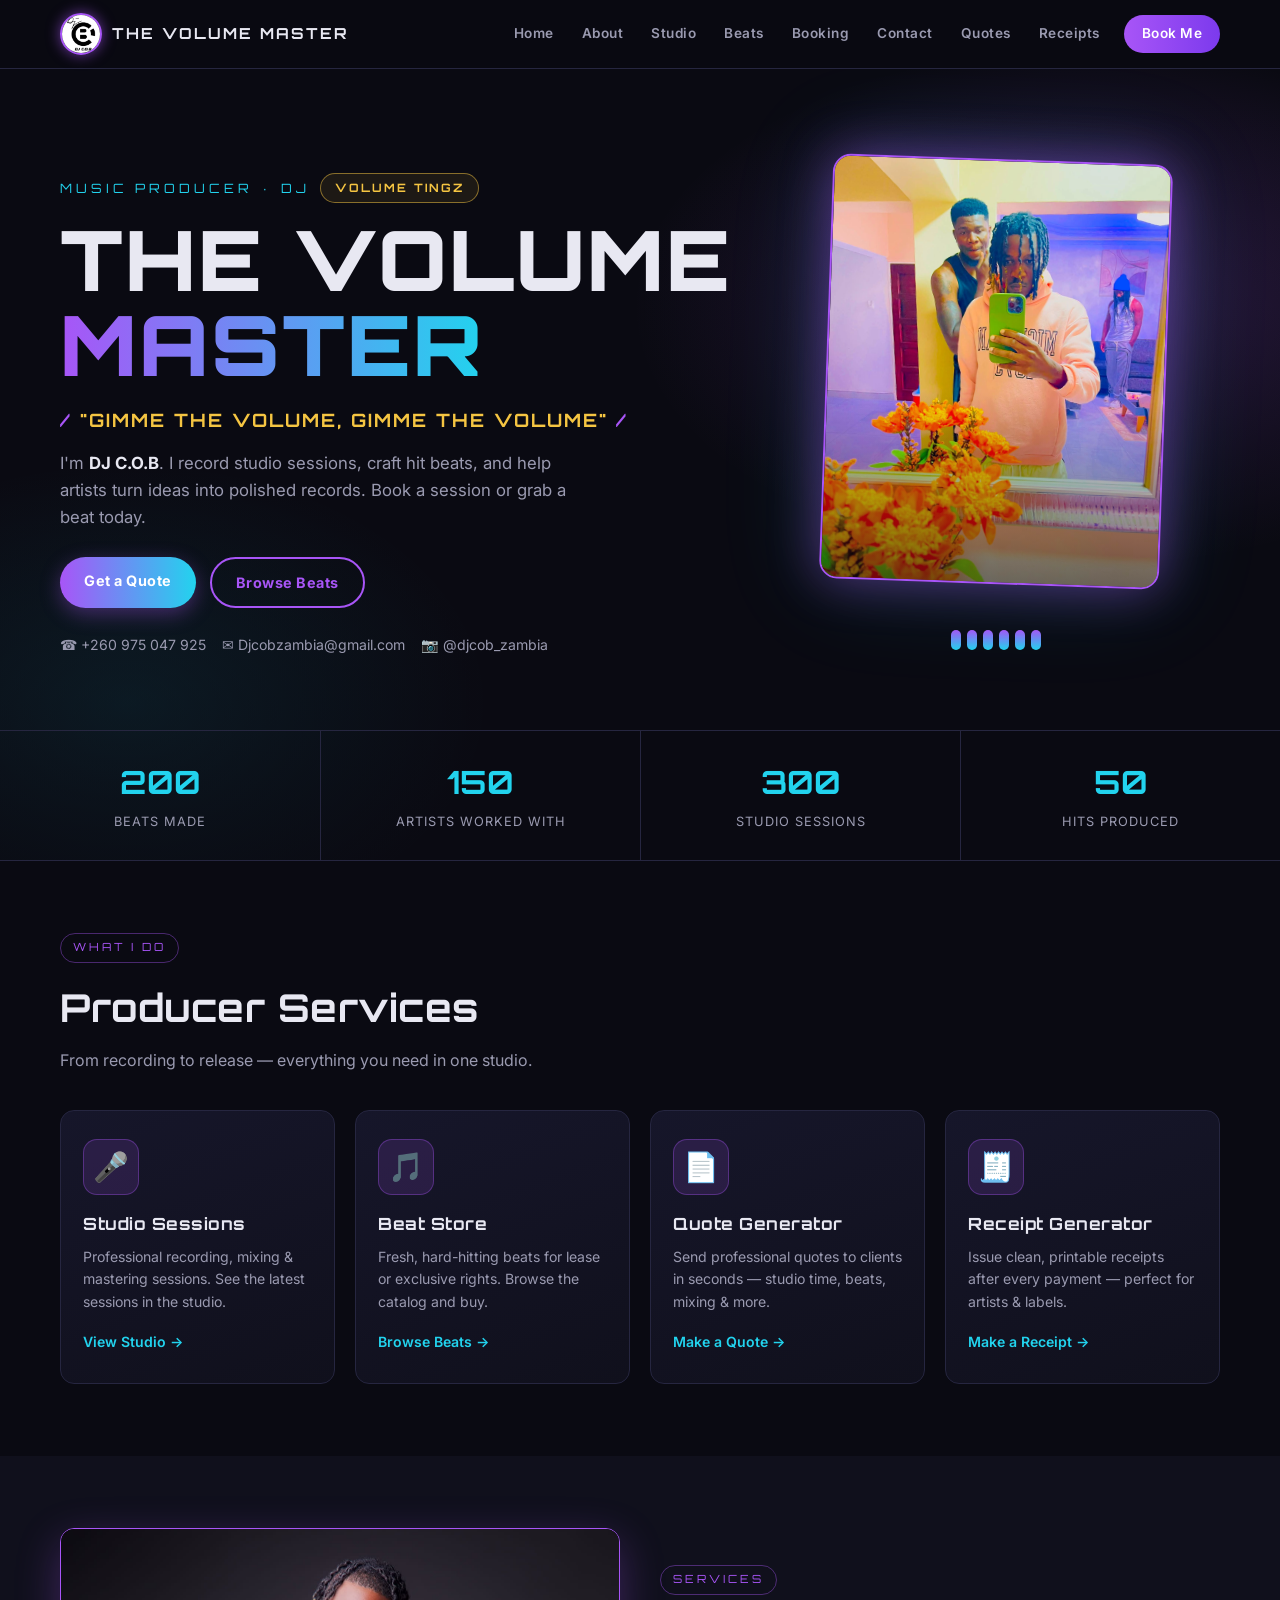
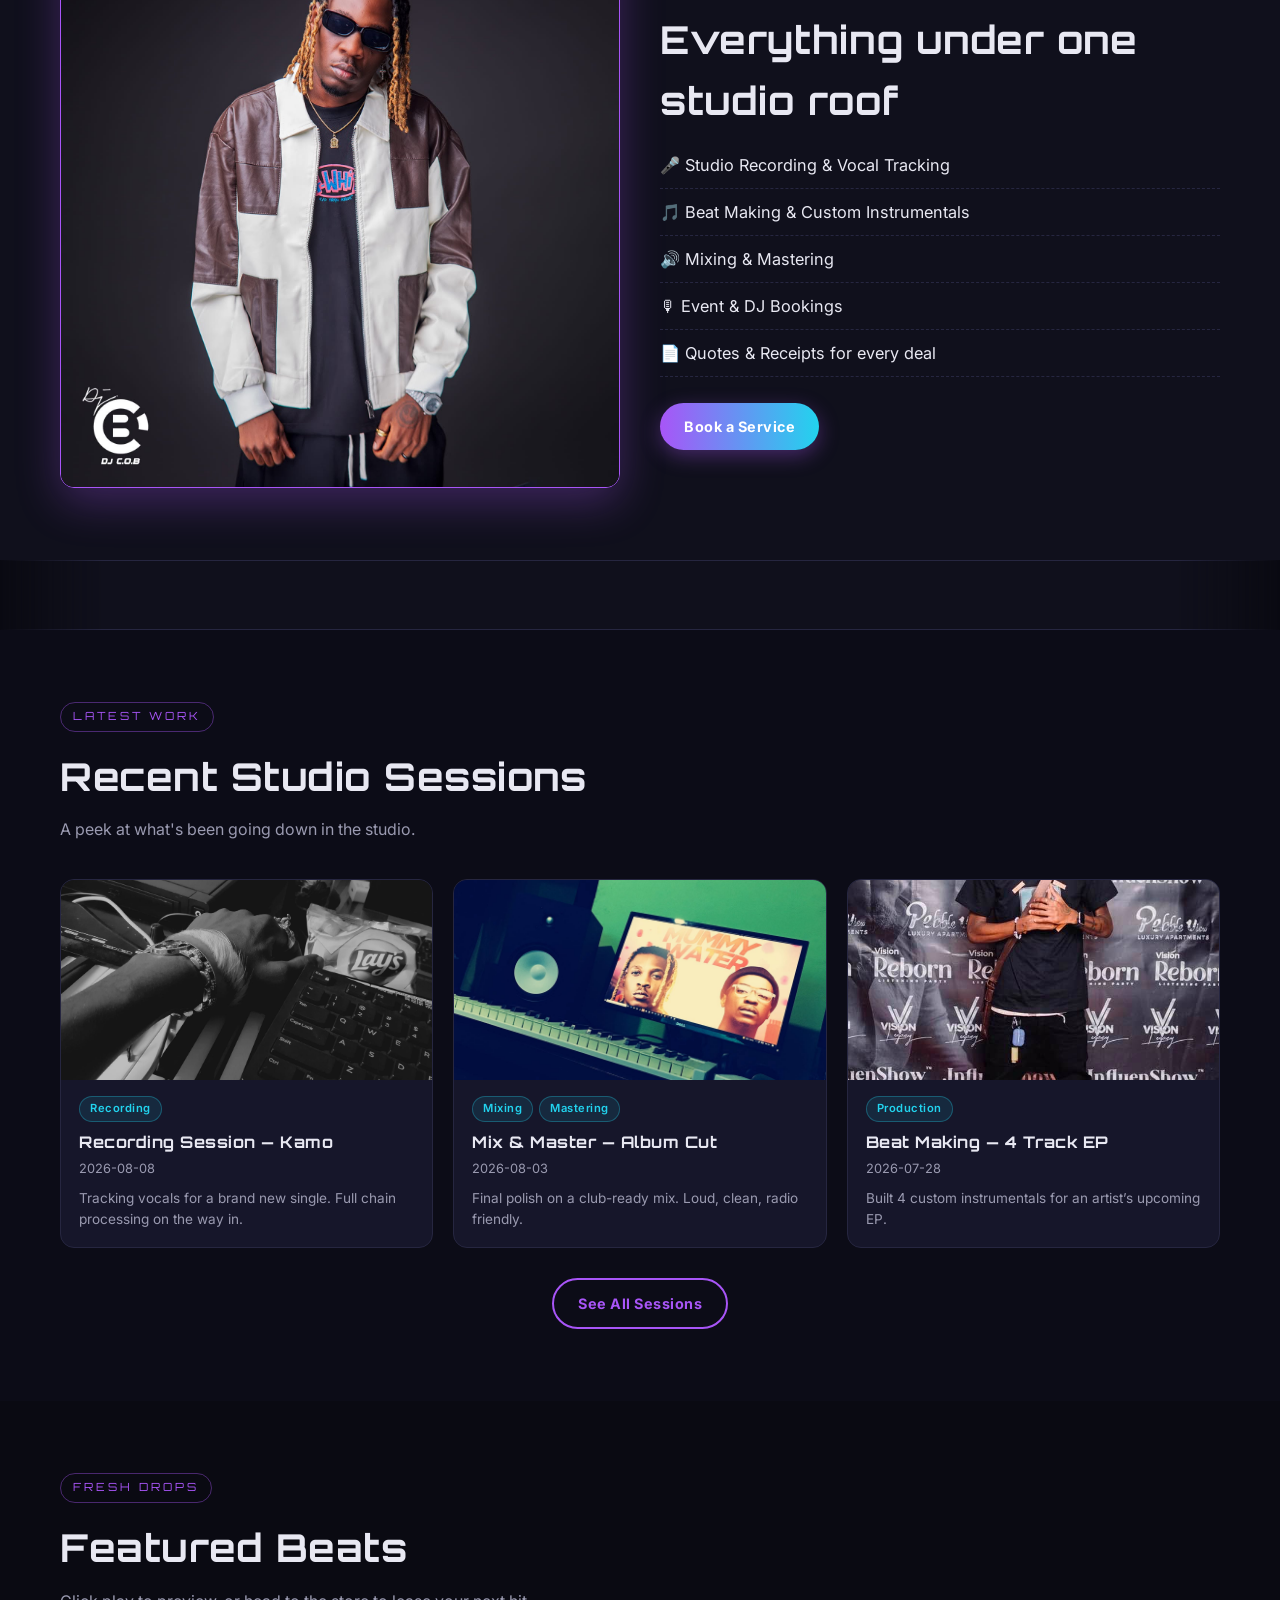
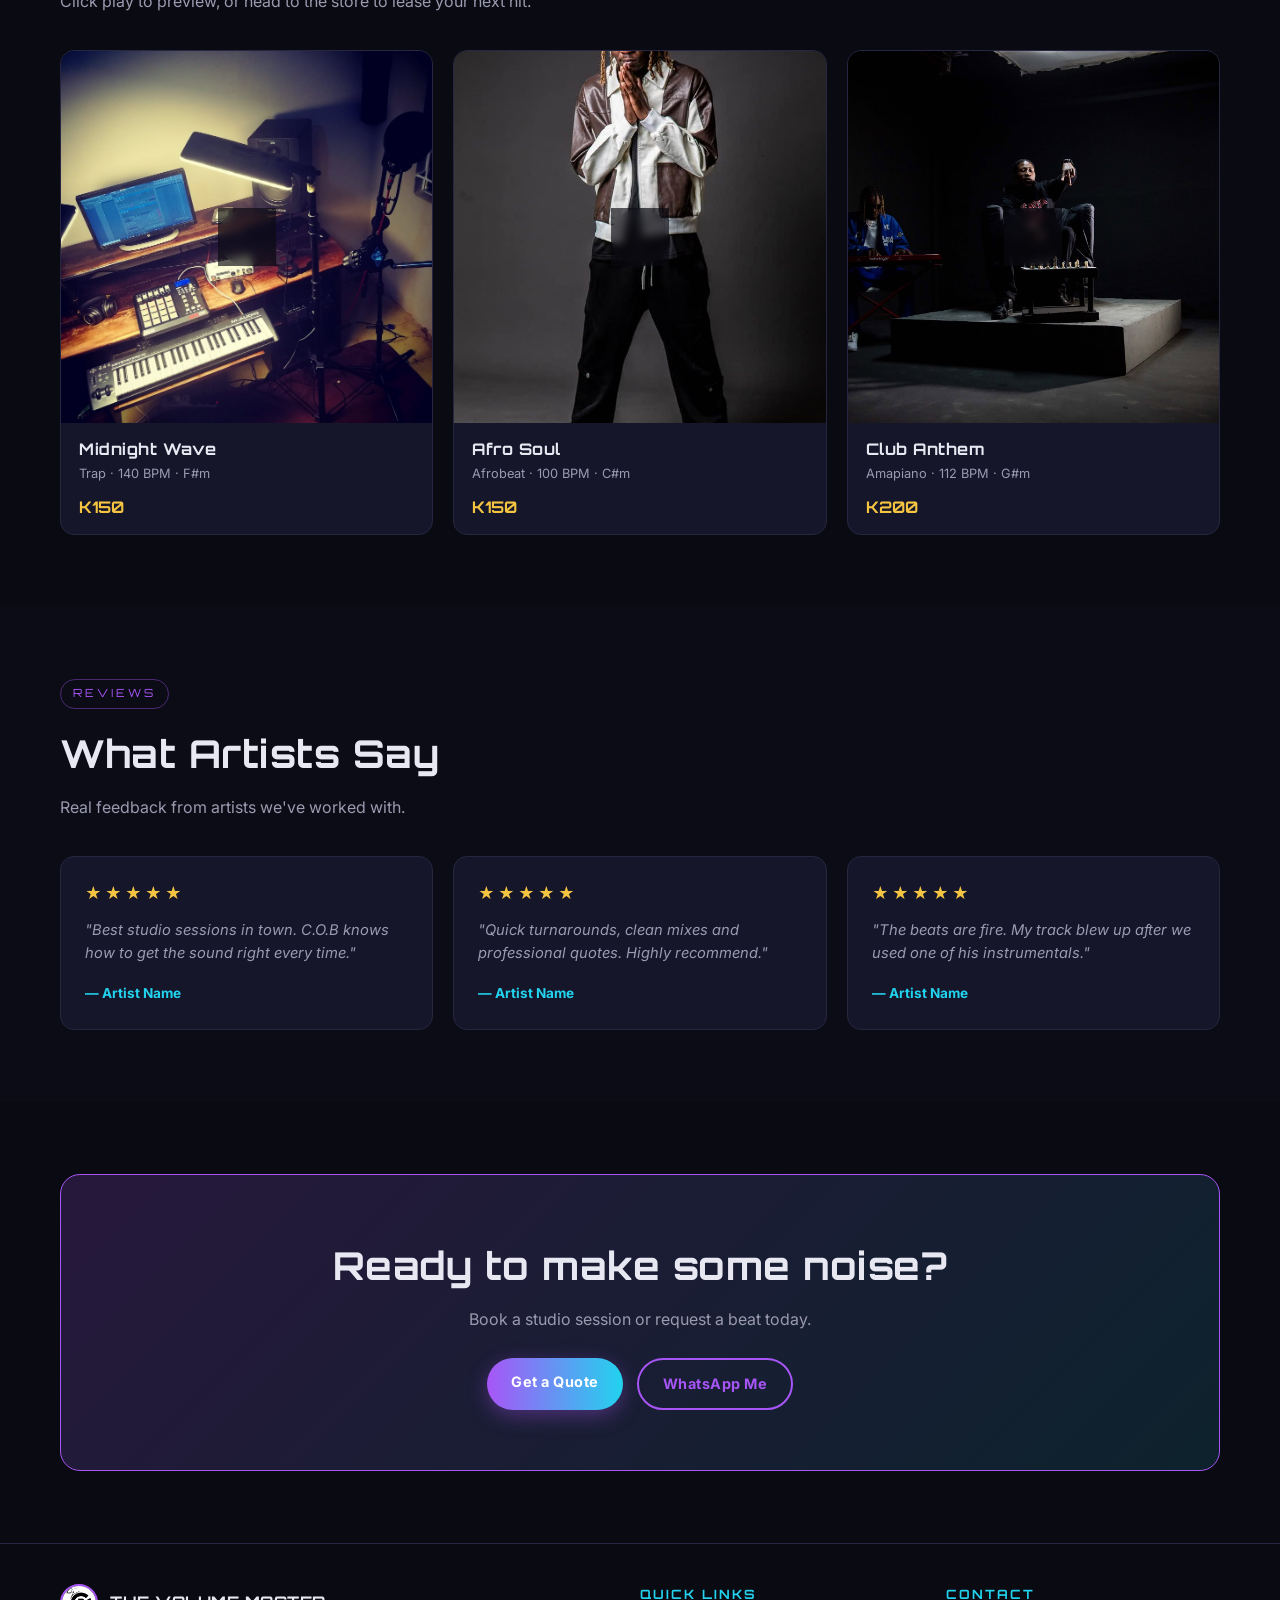
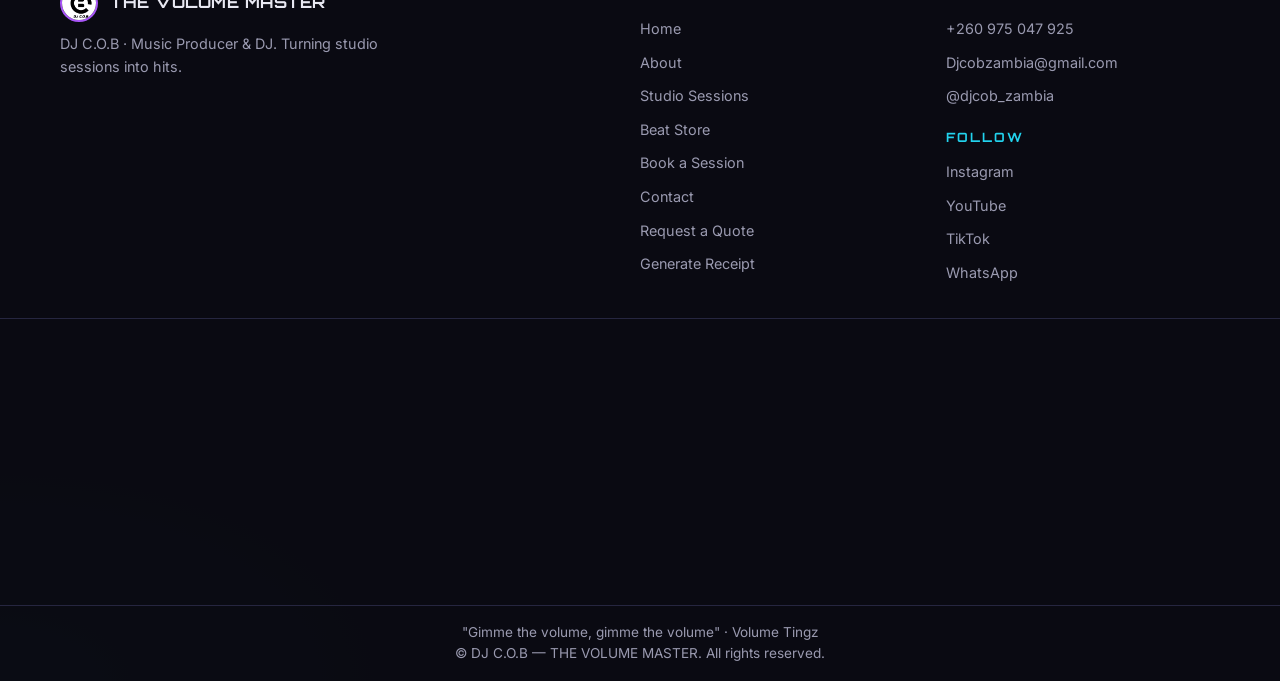
==== commit ac0e7ade: "yes go" ====
--- a/main.html
+++ b/main.html
@@ -17,8 +17,42 @@
   <link rel="stylesheet" href="Assets/css/header-footer.css">
   <link rel="stylesheet" href="Assets/css/home.css">
 </head>
-<body><div id="preloader" aria-hidden="true"><div class="pre-inner"><div class="pre-logo"><img src="Assets/img/logo.jpg" alt="C.O.B"></div><h1 class="pre-name"><span class="p-c">C</span><span class="p-dot">.</span><span class="p-o">O</span><span class="p-dot">.</span><span class="p-b">B</span></h1><p class="pre-sub">THE VOLUME MASTER</p><p class="pre-slogan">Volume Tingz</p><div class="pre-bar"><span></span></div></div></div>
-  <div id="site-header"></div>
+<body><div id="preloader" aria-hidden="true"><div class="pre-inner"><div class="pre-logo"><img src="Assets/img/logo.jpg" alt="C.O.B"></div><h1 class="pre-name"><span class="p-c">C</span><span class="p-dot">.</span><span class="p-o">O</span><span class="p-dot">.</span><span class="p-b">B</span></h1><div class="pre-loader" aria-hidden="true"></div><p class="pre-slogan">Volume Tingz</p></div></div>
+  <header class="site-header">
+  <div class="container header-inner">
+    <a href="main.html" class="brand">
+      <img src="Assets/img/logo.jpg" alt="DJ C.O.B Logo" class="brand-logo">
+      <span class="brand-text">THE VOLUME MASTER</span>
+    </a>
+    <nav class="site-nav" aria-label="Main navigation">
+      <button class="nav-toggle" aria-label="Open menu" aria-expanded="false">&#9776;</button>
+      <div class="nav-backdrop"></div>
+      <div class="nav-sheet">
+        <button class="nav-close" aria-label="Close menu">&times;</button>
+        <div class="nav-sheet-brand">
+          <img src="Assets/img/logo.jpg" alt="C.O.B">
+          <div>
+            <span>THE VOLUME MASTER</span>
+            <em>Volume Tingz</em>
+          </div>
+        </div>
+        <ul class="nav-list">
+          <li><a class="nav-link" href="main.html">Home</a></li>
+          <li><a class="nav-link" href="pages/about.html">About</a></li>
+          <li><a class="nav-link" href="pages/studio.html">Studio</a></li>
+          <li><a class="nav-link" href="pages/beats.html">Beats</a></li>
+          <li><a class="nav-link" href="pages/booking.html">Booking</a></li>
+          <li><a class="nav-link" href="pages/contact.html">Contact</a></li>
+          <li><a class="nav-link" href="pages/quotes.html">Quotes</a></li>
+          <li><a class="nav-link" href="pages/receipts.html">Receipts</a></li>
+          <li><a class="nav-link nav-cta" href="https://wa.me/260975047925" target="_blank" rel="noopener">Book Me</a></li>
+        </ul>
+        <p class="nav-sheet-tag">"Gimme the volume, gimme the volume"</p>
+      </div>
+    </nav>
+  </div>
+</header>
+
 
   <main>
     <section class="hero">
@@ -39,9 +73,7 @@
           </div>
         </div>
         <div class="hero-visual">
-          <div class="hero-photo">
-            <img src="Assets/img/home.jpeg" alt="DJ C.O.B in the studio — THE VOLUME MASTER">
-          </div>
+          <div class="hero-photo" id="heroSlideshow" aria-label="Studio photo slideshow"></div>
           <div class="eq">
             <span style="--d:0s"></span><span style="--d:.1s"></span><span style="--d:.2s"></span>
             <span style="--d:.3s"></span><span style="--d:.4s"></span><span style="--d:.5s"></span>
@@ -174,7 +206,58 @@
     </section>
   </main>
 
-  <div id="site-footer"></div>
+  <footer class="site-footer">
+  <div class="container footer-grid">
+    <div class="footer-col">
+      <div class="footer-brand">
+        <img src="Assets/img/logo.jpg" alt="DJ C.O.B Logo" class="footer-logo">
+        <h3>THE VOLUME MASTER</h3>
+      </div>
+      <p>DJ C.O.B &middot; Music Producer &amp; DJ. Turning studio sessions into hits.</p>
+    </div>
+    <div class="footer-col">
+      <h4>Quick Links</h4>
+      <ul class="footer-links">
+        <li><a href="main.html">Home</a></li>
+        <li><a href="pages/about.html">About</a></li>
+        <li><a href="pages/studio.html">Studio Sessions</a></li>
+        <li><a href="pages/beats.html">Beat Store</a></li>
+        <li><a href="pages/booking.html">Book a Session</a></li>
+        <li><a href="pages/contact.html">Contact</a></li>
+        <li><a href="pages/quotes.html">Request a Quote</a></li>
+        <li><a href="pages/receipts.html">Generate Receipt</a></li>
+      </ul>
+    </div>
+    <div class="footer-col">
+      <h4>Contact</h4>
+      <ul class="footer-links">
+        <li><a href="tel:+260975047925">+260 975 047 925</a></li>
+        <li><a href="mailto:Djcobzambia@gmail.com">Djcobzambia@gmail.com</a></li>
+        <li><a href="https://instagram.com/djcob_zambia" target="_blank" rel="noopener">@djcob_zambia</a></li>
+      </ul>
+      <h4 style="margin-top:18px;">Follow</h4>
+      <ul class="footer-social">
+        <li><a href="https://instagram.com/djcob_zambia" target="_blank" rel="noopener">Instagram</a></li>
+        <li><a href="#" onclick="alert('Add your YouTube link here');return false;">YouTube</a></li>
+        <li><a href="#" onclick="alert('Add your TikTok link here');return false;">TikTok</a></li>
+        <li><a href="https://wa.me/260975047925" target="_blank" rel="noopener">WhatsApp</a></li>
+      </ul>
+    </div>
+  </div>
+  <div class="footer-map">
+    <iframe
+      title="THE VOLUME MASTER — studio location map"
+      src="https://www.google.com/maps?q=Lusaka%2C%20Zambia&output=embed"
+      loading="lazy"
+      referrerpolicy="no-referrer-when-downgrade"
+      allowfullscreen></iframe>
+  </div>
+  <div class="footer-bottom">
+    <p>"Gimme the volume, gimme the volume" &middot; Volume Tingz</p>
+    <p>&copy; <span id="footer-year"></span> DJ C.O.B &mdash; THE VOLUME MASTER. All rights reserved.</p>
+  </div>
+</footer>
+
   <div class="toast" id="toast"></div>
 
     <script src="Assets/js/global.js"></script>
--- a/Assets/css/header-footer.css
+++ b/Assets/css/header-footer.css
@@ -324,6 +324,36 @@
 @keyframes preLoad {
   0% { transform: translateX(-120%); }
   100% { transform: translateX(320%); }
+}
+.pre-loader {
+  font-weight: 900;
+  font-family: var(--font-head);
+  font-size: clamp(1.1rem, 4.5vw, 1.9rem);
+  line-height: 1.2em;
+  display: inline-grid;
+  letter-spacing: 4px;
+  margin-top: 22px;
+}
+.pre-loader::before,
+.pre-loader::after {
+  content: "VOLUME MASTER";
+  grid-area: 1/1;
+  -webkit-mask: linear-gradient(90deg, #000 50%, #0000 0) 0 50%/2ch 100%;
+  mask: linear-gradient(90deg, #000 50%, #0000 0) 0 50%/2ch 100%;
+  color: #0000;
+  text-shadow: 0 0 0 var(--neon), 0 calc(var(--s, 1) * 1.2em) 0 var(--neon);
+  animation: prel15 1s infinite;
+}
+.pre-loader::after {
+  -webkit-mask-position: 1ch 50%;
+  mask-position: 1ch 50%;
+  --s: -1;
+  text-shadow: 0 0 0 var(--neon-2), 0 calc(var(--s, 1) * -1.2em) 0 var(--neon-2);
+}
+@keyframes prel15 {
+  80%, 100% {
+    text-shadow: 0 calc(var(--s, 1) * -1.2em) 0 var(--neon), 0 0 0 var(--neon);
+  }
 }
 
 /* ---------- Scroll reveal ---------- */
@@ -357,6 +387,64 @@
 #back-to-top.show { opacity: 1; visibility: visible; transform: translateY(0); }
 #back-to-top:hover { background: var(--neon); color: #fff; }
 
+/* ---------- Password gate ---------- */
+#authGate {
+  position: fixed;
+  inset: 0;
+  z-index: 900;
+  display: grid;
+  place-items: center;
+  background:
+    radial-gradient(600px 380px at 50% 15%, rgba(168, 85, 247, 0.2), transparent 60%),
+    radial-gradient(500px 320px at 85% 90%, rgba(34, 211, 238, 0.12), transparent 55%),
+    #0a0a12;
+  transition: opacity 0.5s ease, visibility 0.5s ease;
+}
+#authGate.hide { opacity: 0; visibility: hidden; }
+.gate-box {
+  width: min(380px, 90vw);
+  text-align: center;
+  background: var(--card);
+  border: 1px solid var(--neon);
+  border-radius: 18px;
+  padding: 36px 30px;
+  box-shadow: 0 20px 60px rgba(0, 0, 0, 0.6), 0 0 40px rgba(168, 85, 247, 0.18);
+}
+.gate-box img {
+  width: 72px;
+  height: 72px;
+  object-fit: cover;
+  border-radius: 50%;
+  border: 2px solid var(--neon);
+  box-shadow: 0 0 24px rgba(168, 85, 247, 0.6);
+  margin: 0 auto 16px;
+}
+.gate-box h2 {
+  font-size: 1.15rem;
+  margin-bottom: 6px;
+}
+.gate-box p {
+  color: var(--muted);
+  font-size: 0.88rem;
+  margin-bottom: 20px;
+}
+.gate-box input { text-align: center; margin-bottom: 12px; }
+.gate-box .btn { width: 100%; }
+.gate-err {
+  display: none;
+  color: var(--danger);
+  font-size: 0.82rem;
+  margin-top: 12px;
+}
+.gate-tag {
+  margin-top: 16px;
+  font-family: var(--font-head);
+  font-size: 0.65rem;
+  letter-spacing: 3px;
+  text-transform: uppercase;
+  color: var(--muted);
+}
+
 /* ---------- Focus & reduced motion ---------- */
 a:focus-visible, button:focus-visible, input:focus-visible, select:focus-visible, textarea:focus-visible {
   outline: 2px solid var(--neon-2);
--- a/Assets/css/home.css
+++ b/Assets/css/home.css
@@ -97,16 +97,26 @@
   position: relative;
   transform: rotate(2deg);
 }
-.hero-photo img {
+.hero-photo img,
+.hero-slide {
   width: 100%;
   height: 100%;
   object-fit: cover;
 }
+.hero-slide {
+  position: absolute;
+  inset: 0;
+  opacity: 0;
+  transition: opacity 1.2s ease;
+}
+.hero-slide.active { opacity: 1; }
 .hero-photo::after {
   content: '';
   position: absolute;
   inset: 0;
-  background: linear-gradient(180deg, transparent 55%, rgba(10,10,18,0.55));
+  background: linear-gradient(180deg, transparent 55%, rgba(10, 10, 18, 0.55));
+  z-index: 2;
+  pointer-events: none;
 }
 
 .eq { display: flex; align-items: center; gap: 6px; height: 60px; }
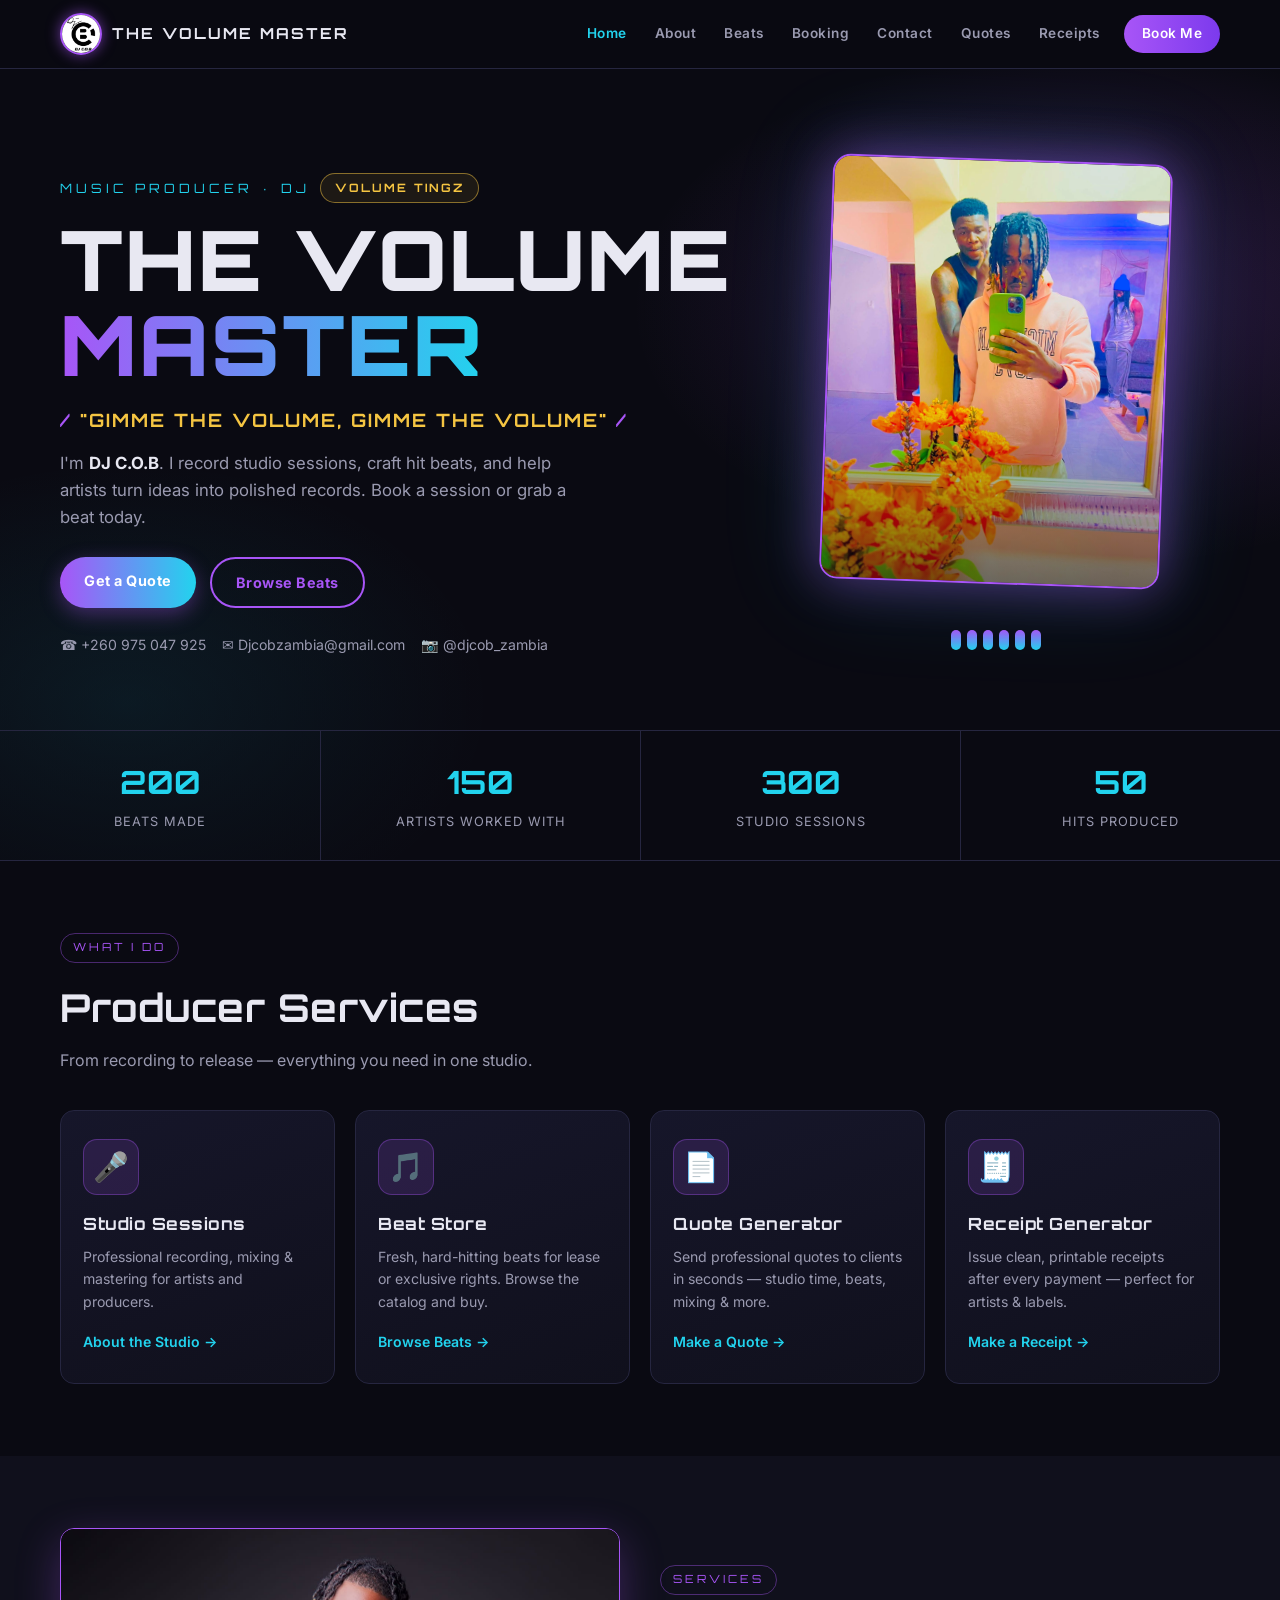
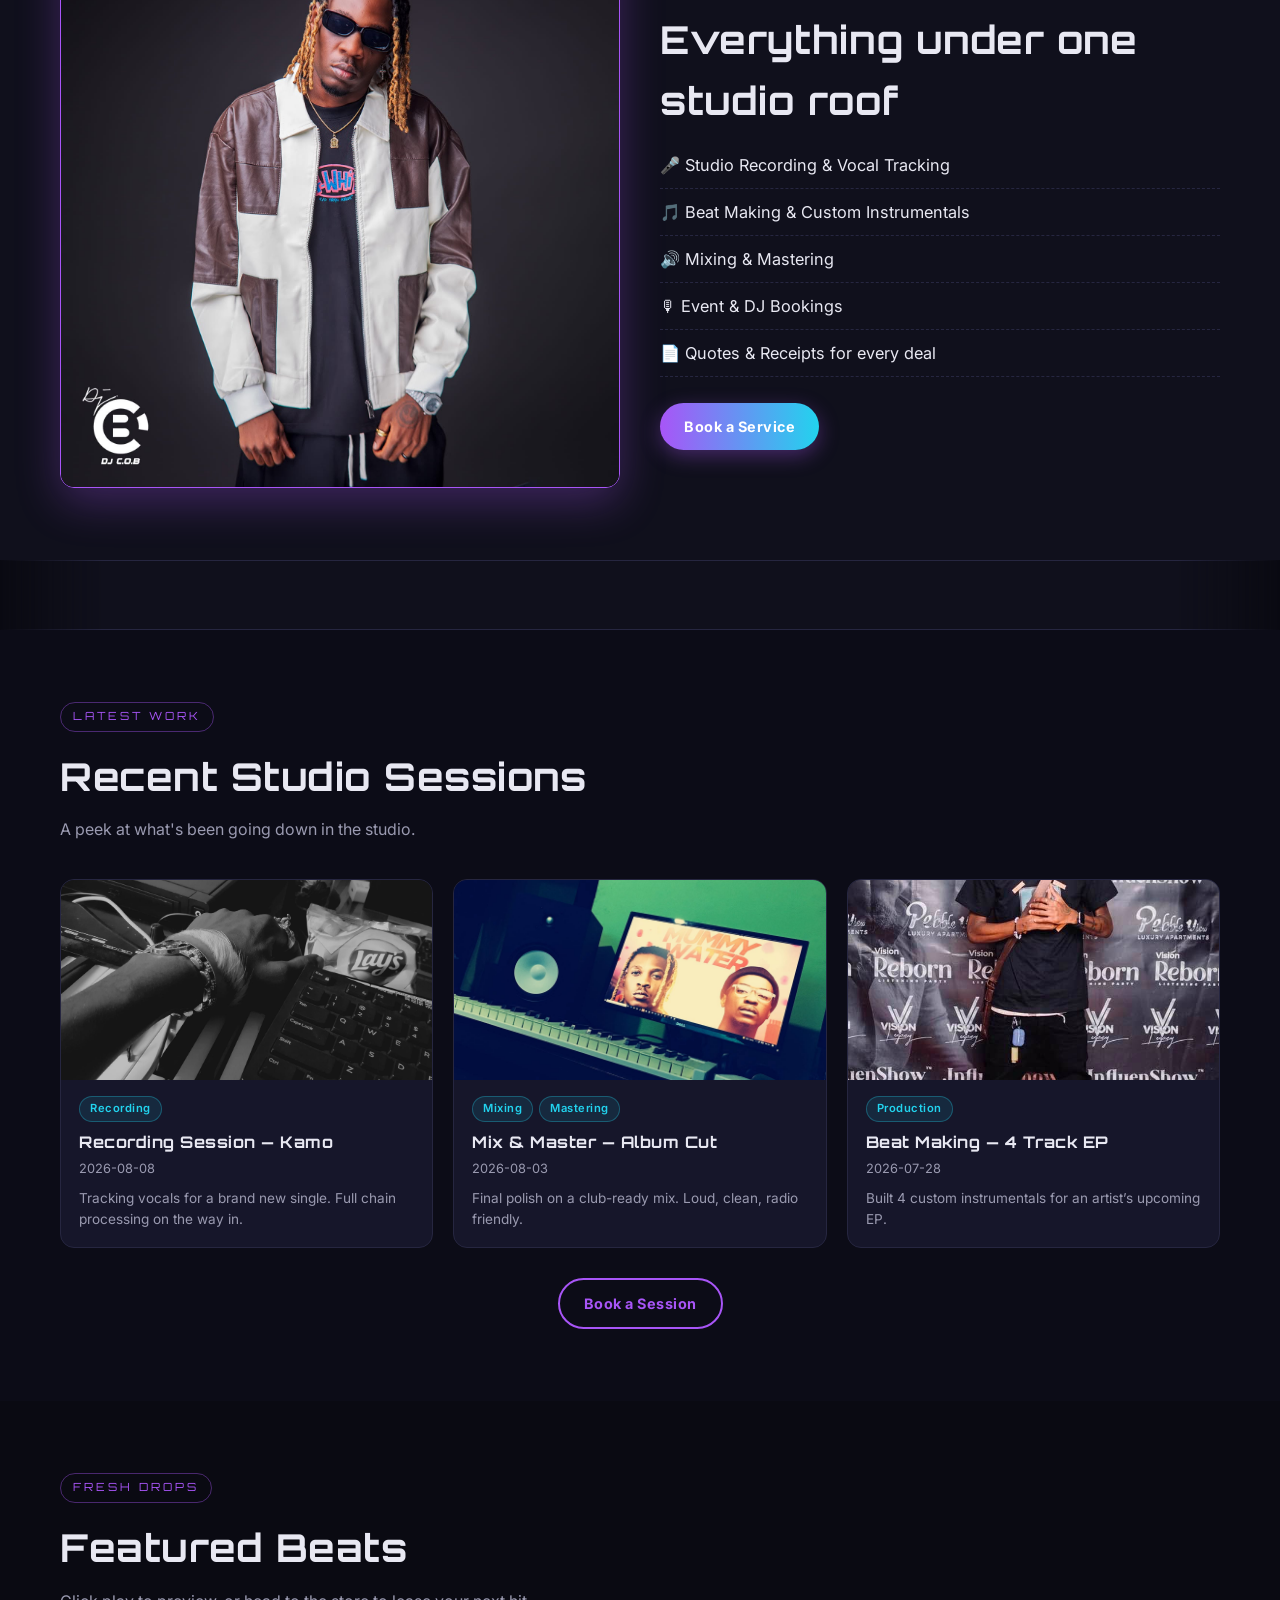
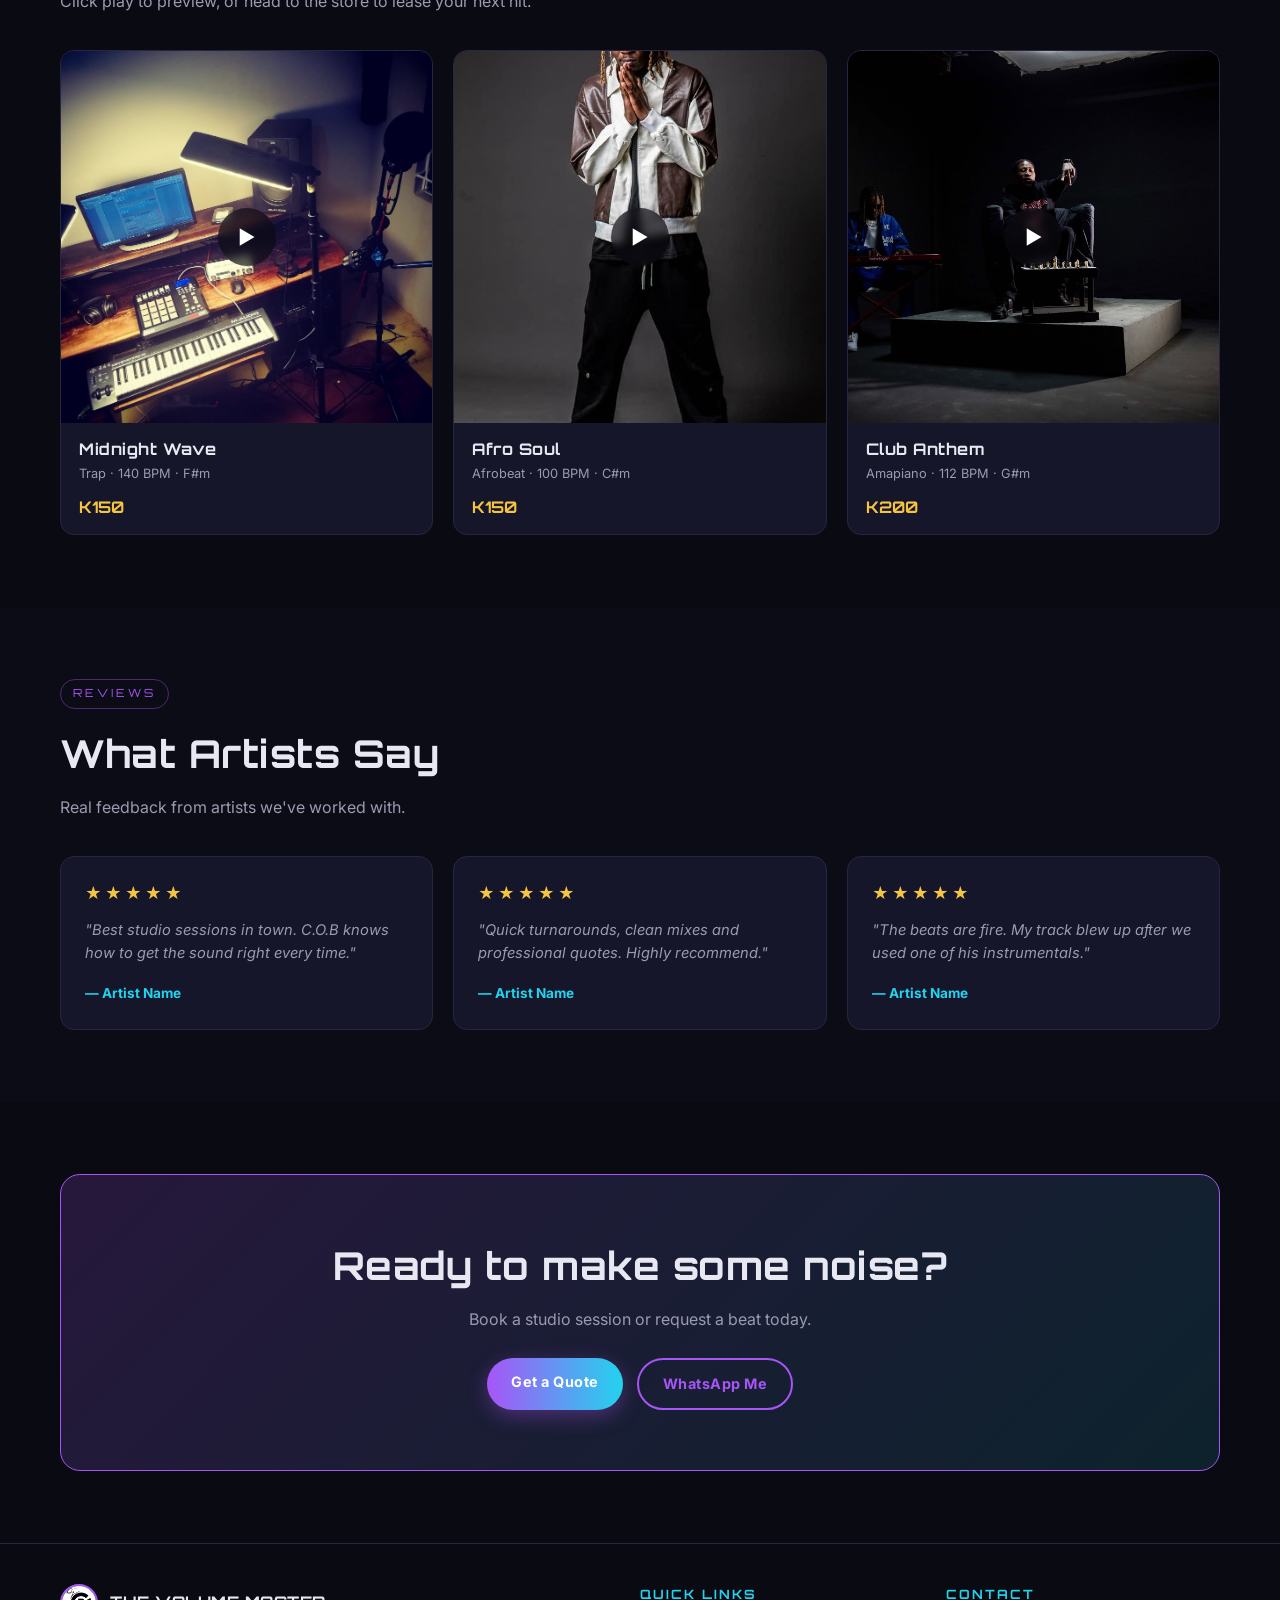
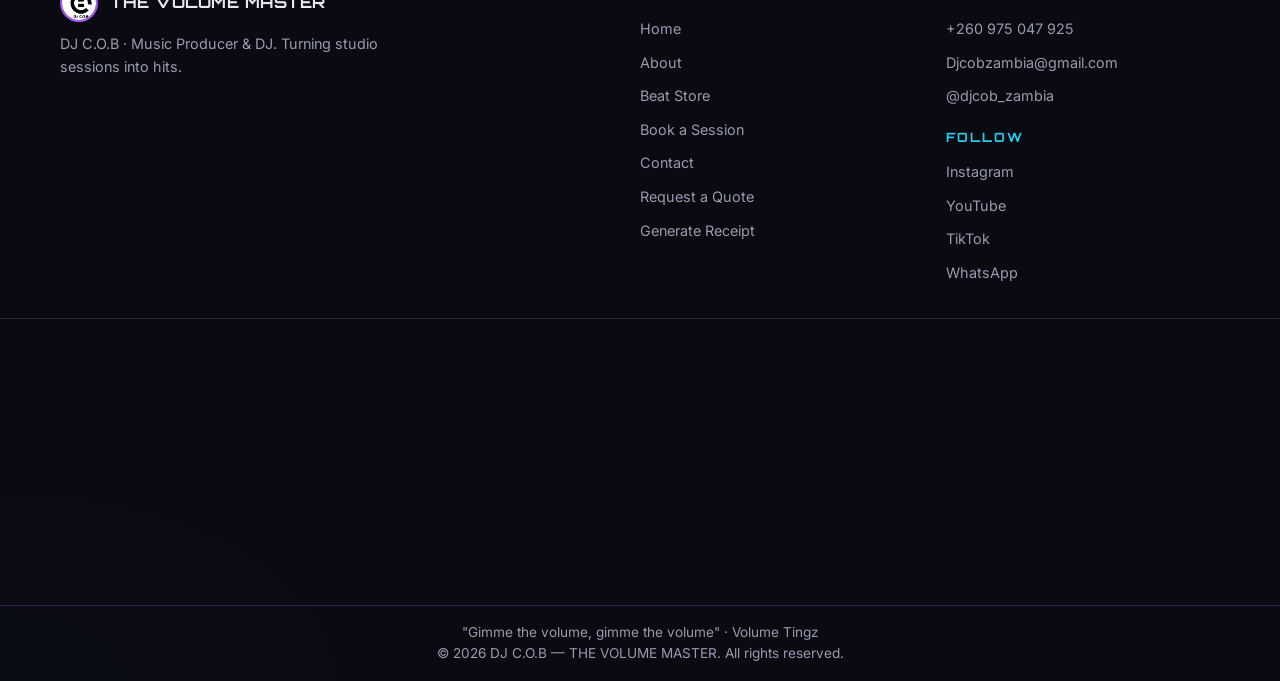
==== commit 7aab289d: "b yev" ====
--- a/main.html
+++ b/main.html
@@ -38,9 +38,7 @@
         </div>
         <ul class="nav-list">
           <li><a class="nav-link" href="main.html">Home</a></li>
-          <li><a class="nav-link" href="pages/about.html">About</a></li>
-          <li><a class="nav-link" href="pages/studio.html">Studio</a></li>
-          <li><a class="nav-link" href="pages/beats.html">Beats</a></li>
+          <li><a class="nav-link" href="pages/about.html">About</a></li>          <li><a class="nav-link" href="pages/beats.html">Beats</a></li>
           <li><a class="nav-link" href="pages/booking.html">Booking</a></li>
           <li><a class="nav-link" href="pages/contact.html">Contact</a></li>
           <li><a class="nav-link" href="pages/quotes.html">Quotes</a></li>
@@ -94,11 +92,11 @@
         <h2 class="section-title">Producer Services</h2>
         <p class="section-sub">From recording to release — everything you need in one studio.</p>
         <div class="feature-grid" id="featureGrid">
-          <a href="pages/studio.html" class="feature-card" style="--i:0">
+          <a href="pages/about.html" class="feature-card" style="--i:0">
             <div class="feature-icon">&#127908;</div>
             <h3>Studio Sessions</h3>
-            <p>Professional recording, mixing &amp; mastering sessions. See the latest sessions in the studio.</p>
-            <span class="feature-link">View Studio &rarr;</span>
+            <p>Professional recording, mixing &amp; mastering for artists and producers.</p>
+            <span class="feature-link">About the Studio &rarr;</span>
           </a>
           <a href="pages/beats.html" class="feature-card" style="--i:1">
             <div class="feature-icon">&#127925;</div>
@@ -153,7 +151,7 @@
         <p class="section-sub">A peek at what's been going down in the studio.</p>
         <div class="session-grid" id="homeSessions"></div>
         <div class="center-btn">
-          <a href="pages/studio.html" class="btn btn-outline">See All Sessions</a>
+          <a href="pages/booking.html" class="btn btn-outline">Book a Session</a>
         </div>
       </div>
     </section>
@@ -219,9 +217,7 @@
       <h4>Quick Links</h4>
       <ul class="footer-links">
         <li><a href="main.html">Home</a></li>
-        <li><a href="pages/about.html">About</a></li>
-        <li><a href="pages/studio.html">Studio Sessions</a></li>
-        <li><a href="pages/beats.html">Beat Store</a></li>
+        <li><a href="pages/about.html">About</a></li>        <li><a href="pages/beats.html">Beat Store</a></li>
         <li><a href="pages/booking.html">Book a Session</a></li>
         <li><a href="pages/contact.html">Contact</a></li>
         <li><a href="pages/quotes.html">Request a Quote</a></li>
